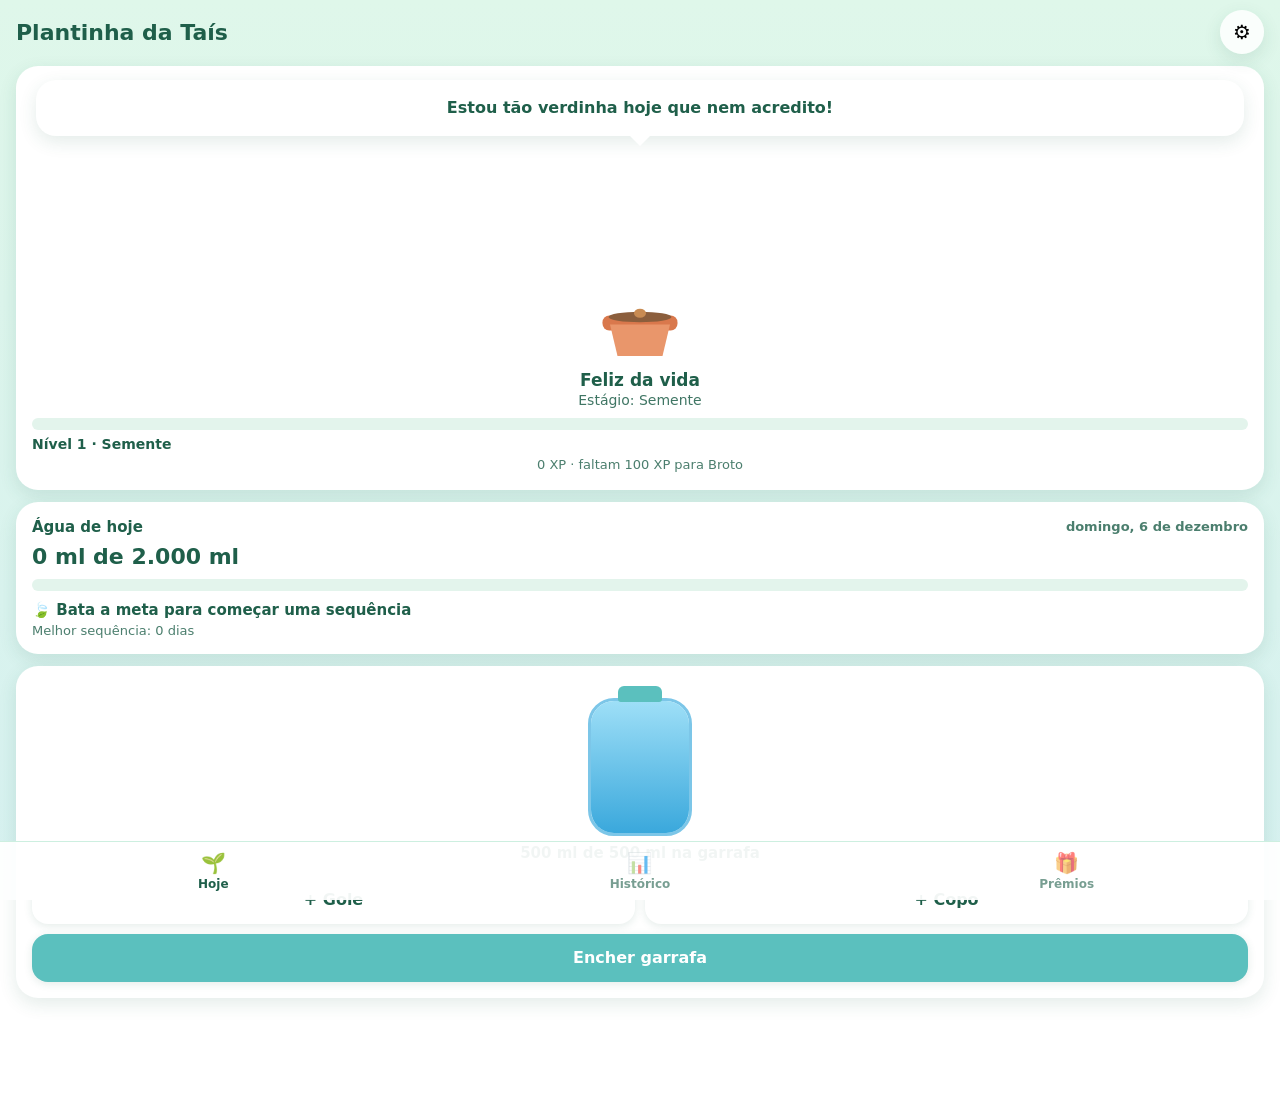
==== plantinha-da-tais/index.html @ 3f39144a "Adiciona PWA Plantinha da Taís (lembrete de beber água) Site estático em plantinha-da-tais/ para ins" ====
<!DOCTYPE html>
<html lang="pt-BR">
<head>
<meta charset="utf-8">
<meta name="viewport" content="width=device-width, initial-scale=1, viewport-fit=cover">
<meta name="apple-mobile-web-app-capable" content="yes">
<meta name="apple-mobile-web-app-status-bar-style" content="default">
<meta name="apple-mobile-web-app-title" content="Plantinha">
<meta name="theme-color" content="#5BC0BE">
<meta name="color-scheme" content="light">
<link rel="apple-touch-icon" href="apple-touch-icon.png">
<link rel="manifest" href="manifest.json">
<title>Plantinha da Taís</title>
<style>
  :root {
    --verde-claro: #DFF7EA;
    --verde: #4CB987;
    --verde-escuro: #1F5F4A;
    --agua: #5BC0BE;
    --agua-claro: #D6F1F0;
    --laranja: #F28C6B;
    --sombra: 0 6px 18px rgba(31, 95, 74, 0.12);
    --raio: 22px;
  }

  [hidden] { display: none !important; }

  * { box-sizing: border-box; }

  html {
    -webkit-text-size-adjust: 100%;
    touch-action: manipulation;
    color-scheme: light;
  }

  body {
    margin: 0;
    min-height: 100vh;
    min-height: 100dvh;
    overflow-x: hidden;
    font-family: -apple-system, system-ui, BlinkMacSystemFont, "Segoe UI", sans-serif;
    color: var(--verde-escuro);
    background: linear-gradient(180deg, #DFF7EA 0%, #D6F1F0 100%);
    background-attachment: fixed;
    -webkit-user-select: none;
    user-select: none;
    -webkit-tap-highlight-color: transparent;
  }

  input { -webkit-user-select: text; user-select: text; }

  button {
    font: inherit;
    min-height: 44px;
    touch-action: manipulation;
    cursor: pointer;
    -webkit-user-select: none;
    user-select: none;
  }

  button:disabled { opacity: 0.5; cursor: default; }

  h1, h2, p { margin: 0; }

  /* ---------- Cabeçalho ---------- */
  .topo {
    display: flex;
    align-items: center;
    justify-content: space-between;
    padding: calc(env(safe-area-inset-top) + 10px) 16px 6px;
    position: sticky;
    top: 0;
    z-index: 5;
  }
  .topo h1 { font-size: 22px; font-weight: 800; }

  .btn-icone {
    width: 44px;
    height: 44px;
    border: 0;
    border-radius: 50%;
    background: rgba(255, 255, 255, 0.85);
    box-shadow: var(--sombra);
    font-size: 20px;
    padding: 0;
  }

  /* ---------- Área principal ---------- */
  main {
    padding: 6px 16px calc(96px + env(safe-area-inset-bottom));
  }

  .tela { animation: entrar 0.35s ease; }

  .cartao {
    background: #fff;
    border-radius: var(--raio);
    padding: 16px;
    box-shadow: var(--sombra);
    margin-bottom: 12px;
  }

  .titulo-cartao {
    font-size: 15px;
    font-weight: 700;
    margin-bottom: 8px;
    display: flex;
    justify-content: space-between;
    gap: 8px;
  }

  .pequeno { font-size: 13px; opacity: 0.8; line-height: 1.35; }

  /* ---------- Plantinha ---------- */
  .cartao-planta { text-align: center; padding-top: 14px; }

  .balao {
    position: relative;
    background: #fff;
    border-radius: 20px;
    padding: 12px 14px;
    margin: 0 4px 14px;
    font-size: 16px;
    font-weight: 600;
    line-height: 1.35;
    box-shadow: var(--sombra);
    min-height: 56px;
    display: flex;
    align-items: center;
    justify-content: center;
  }
  .balao::after {
    content: "";
    position: absolute;
    bottom: -10px;
    left: 50%;
    transform: translateX(-50%);
    border: 10px solid transparent;
    border-top-color: #fff;
    border-bottom: 0;
  }

  .planta-area {
    min-height: 212px;
    display: flex;
    align-items: flex-end;
    justify-content: center;
    cursor: pointer;
  }

  .planta-murcha { transition: transform 0.6s ease, filter 0.6s ease; transform-origin: 50% 100%; }
  .planta-murcha.sede { transform: rotate(-2deg); }
  .planta-murcha.murcha { transform: rotate(-6deg) translateY(4px); filter: saturate(0.6); }

  .planta-pulo { display: flex; justify-content: center; }
  .planta-pulo.pulo { animation: pulo 0.9s ease; }

  #planta-svg svg {
    display: block;
    height: auto;
    max-width: 100%;
    transform-origin: 50% 100%;
    animation: balanco 5s ease-in-out infinite;
    transition: width 0.8s ease;
    overflow: visible;
  }

  .estado-planta {
    margin-top: 8px;
    font-size: 17px;
    font-weight: 800;
  }
  .estagio-texto { margin-top: 2px; font-size: 14px; opacity: 0.85; }

  .barra {
    height: 12px;
    background: #E3F4EC;
    border-radius: 99px;
    overflow: hidden;
    margin: 10px 0 6px;
  }
  .barra > div {
    height: 100%;
    width: 0;
    background: linear-gradient(90deg, var(--agua), var(--verde));
    border-radius: 99px;
    transition: width 0.6s ease;
  }

  .linha-nivel {
    display: flex;
    justify-content: space-between;
    gap: 8px;
    font-size: 14px;
    font-weight: 700;
  }

  /* ---------- Hoje / meta / sequência ---------- */
  .meta-texto { font-size: 22px; font-weight: 800; margin-bottom: 8px; }
  .streak { margin-top: 10px; font-weight: 700; font-size: 15px; }
  .melhor { margin-top: 4px; font-size: 13px; opacity: 0.8; }

  /* ---------- Garrafa ---------- */
  .cartao-garrafa { text-align: center; }

  .garrafa {
    position: relative;
    width: 104px;
    height: 150px;
    margin: 4px auto 8px;
  }
  .garrafa .tampa {
    position: absolute;
    top: 0;
    left: 50%;
    transform: translateX(-50%);
    width: 44px;
    height: 16px;
    background: var(--agua);
    border-radius: 6px 6px 3px 3px;
    z-index: 2;
  }
  .garrafa .corpo {
    position: absolute;
    top: 12px;
    left: 0;
    right: 0;
    bottom: 0;
    border: 3px solid #7CC6E8;
    border-radius: 26px;
    overflow: hidden;
    background: #F4FCFF;
  }
  .agua {
    position: absolute;
    left: 0;
    right: 0;
    bottom: 0;
    height: 0;
    background: linear-gradient(180deg, #9EDFF7, #3AA8DC);
    transition: height 0.6s ease;
  }
  .texto-garrafa { font-weight: 700; font-size: 15px; margin-bottom: 12px; min-height: 20px; }

  .botoes {
    display: grid;
    grid-template-columns: 1fr 1fr;
    gap: 10px;
  }
  .botoes .largo { grid-column: 1 / -1; }

  .btn {
    border: 0;
    border-radius: 16px;
    padding: 0 12px;
    min-height: 48px;
    font-weight: 700;
    font-size: 16px;
    background: #fff;
    color: var(--verde-escuro);
    box-shadow: 0 2px 8px rgba(31, 95, 74, 0.12);
    transition: transform 0.1s ease;
  }
  .btn:active:not(:disabled) { transform: scale(0.97); }
  .btn.primario { background: var(--agua); color: #fff; }
  .btn.perigo { background: #FCE3DA; color: #9A3B1E; width: 100%; margin-top: 8px; }

  /* ---------- Abas ---------- */
  .abas {
    position: fixed;
    left: 0;
    right: 0;
    bottom: 0;
    display: grid;
    grid-template-columns: repeat(3, 1fr);
    background: rgba(255, 255, 255, 0.94);
    border-top: 1px solid #CDEFE0;
    padding-bottom: env(safe-area-inset-bottom);
    z-index: 5;
  }
  .aba {
    border: 0;
    background: transparent;
    min-height: 58px;
    display: flex;
    flex-direction: column;
    align-items: center;
    justify-content: center;
    gap: 2px;
    font-size: 12px;
    font-weight: 600;
    color: var(--verde-escuro);
    opacity: 0.6;
  }
  .aba .icone { font-size: 20px; }
  .aba.ativa { opacity: 1; font-weight: 800; }

  /* ---------- Histórico ---------- */
  .area-graf {
    position: relative;
    height: 180px;
    display: flex;
    align-items: flex-end;
    gap: 8px;
    border-bottom: 2px solid #CDEFE0;
    margin-top: 8px;
  }
  .coluna { flex: 1; height: 100%; display: flex; align-items: flex-end; }
  .barra-dia {
    width: 100%;
    min-height: 2px;
    border-radius: 10px 10px 4px 4px;
    background: linear-gradient(180deg, #7FD8D6, #8FD3B0);
    transition: height 0.6s ease;
  }
  .barra-dia.batida { background: linear-gradient(180deg, #5BC0BE, var(--verde)); }
  .linha-meta {
    position: absolute;
    left: 0;
    right: 0;
    border-top: 2px dashed var(--laranja);
    pointer-events: none;
  }
  .linha-meta span {
    position: absolute;
    right: 0;
    top: -20px;
    font-size: 11px;
    font-weight: 700;
    color: #B65A3A;
    background: #fff;
    padding: 0 4px;
  }
  .rotulos { display: flex; gap: 8px; margin-top: 6px; }
  .rotulos div { flex: 1; text-align: center; font-size: 12px; font-weight: 600; text-transform: capitalize; }
  .lista-hist { list-style: none; padding: 0; margin: 12px 0 0; }
  .lista-hist li {
    display: flex;
    justify-content: space-between;
    padding: 9px 2px;
    border-bottom: 1px solid #EEF8F3;
    font-size: 15px;
  }

  /* ---------- Prêmios ---------- */
  .lista-premios { list-style: none; padding: 0; margin: 0; }
  .premio {
    display: flex;
    align-items: center;
    justify-content: space-between;
    gap: 12px;
    background: #fff;
    border-radius: 18px;
    padding: 14px;
    margin-bottom: 10px;
    box-shadow: var(--sombra);
  }
  .premio.bloq { background: #F2F7F5; box-shadow: none; }
  .premio-corpo { min-width: 0; }
  .premio-cond { font-size: 13px; opacity: 0.8; margin-bottom: 4px; }
  .premio-texto { font-size: 16px; font-weight: 700; overflow-wrap: anywhere; }
  .premio.bloq .premio-texto { color: #6B7A74; }
  .selo {
    flex-shrink: 0;
    font-size: 12px;
    font-weight: 800;
    padding: 5px 10px;
    border-radius: 99px;
  }
  .selo.ok { background: #CFF5E1; color: #1F5F4A; }
  .selo.bloq-selo { background: #E5E7EB; color: #4B5563; }

  /* ---------- Configurações ---------- */
  .fundo {
    position: fixed;
    inset: 0;
    background: rgba(20, 40, 35, 0.35);
    display: flex;
    align-items: flex-end;
    justify-content: center;
    z-index: 20;
  }
  .folha {
    background: #fff;
    width: 100%;
    max-width: 520px;
    border-radius: 24px 24px 0 0;
    padding: 18px 18px calc(18px + env(safe-area-inset-bottom));
    max-height: 90vh;
    max-height: 90dvh;
    overflow-y: auto;
    -webkit-overflow-scrolling: touch;
  }
  .linha-topo {
    display: flex;
    align-items: center;
    justify-content: space-between;
    margin-bottom: 12px;
  }
  .linha-topo h2 { font-size: 20px; font-weight: 800; }
  .campo {
    display: flex;
    flex-direction: column;
    gap: 6px;
    margin-bottom: 12px;
    font-weight: 700;
    font-size: 15px;
  }
  .campo input {
    font-size: 16px; /* evita zoom automático no iOS */
    min-height: 44px;
    border-radius: 14px;
    border: 2px solid #CDEFE0;
    padding: 0 12px;
    font-family: inherit;
    color: var(--verde-escuro);
    background: #fff;
    width: 100%;
  }
  .campo input:focus { outline: none; border-color: var(--agua); }
  .folha .btn.primario { width: 100%; margin-top: 4px; }
  .avancado {
    margin-top: 22px;
    border-top: 1px dashed #CDEFE0;
    padding-top: 10px;
  }
  .avancado summary {
    font-size: 13px;
    opacity: 0.6;
    min-height: 44px;
    display: flex;
    align-items: center;
    cursor: pointer;
  }

  /* ---------- Aviso ---------- */
  .aviso {
    position: fixed;
    left: 16px;
    right: 16px;
    top: calc(env(safe-area-inset-top) + 8px);
    background: var(--verde-escuro);
    color: #fff;
    padding: 12px 14px;
    border-radius: 16px;
    text-align: center;
    font-weight: 700;
    font-size: 15px;
    box-shadow: var(--sombra);
    opacity: 0;
    transform: translateY(-12px);
    transition: opacity 0.3s ease, transform 0.3s ease;
    pointer-events: none;
    z-index: 30;
  }
  .aviso.mostrar { opacity: 1; transform: none; }

  /* ---------- Animações ---------- */
  @keyframes balanco {
    0%, 100% { transform: rotate(-1.5deg); }
    50% { transform: rotate(1.5deg); }
  }
  @keyframes pulo {
    0% { transform: scale(1); }
    35% { transform: scale(1.12); }
    70% { transform: scale(0.98); }
    100% { transform: scale(1); }
  }
  @keyframes entrar {
    from { opacity: 0; transform: translateY(6px); }
    to { opacity: 1; transform: none; }
  }

  @media (prefers-reduced-motion: reduce) {
    *, *::before, *::after {
      animation: none !important;
      transition: none !important;
      scroll-behavior: auto !important;
    }
  }
</style>
</head>
<body>
<div id="app">

  <header class="topo">
    <h1>Plantinha da Taís</h1>
    <button id="btn-config" class="btn-icone" aria-label="Abrir configurações">⚙️</button>
  </header>

  <main>
    <!-- ===== Aba: Hoje ===== -->
    <section id="tela-hoje" class="tela">

      <div class="cartao cartao-planta">
        <div id="fala" class="balao" aria-live="polite">Oi! Eu sou sua plantinha.</div>

        <div id="planta" class="planta-area" role="button" tabindex="0"
             aria-label="Tocar na plantinha para ouvir uma frase">
          <div id="planta-murcha" class="planta-murcha">
            <div id="planta-pulo" class="planta-pulo">
              <div id="planta-svg"></div>
            </div>
          </div>
        </div>

        <p id="estado-planta" class="estado-planta"></p>
        <p id="estagio-texto" class="estagio-texto"></p>

        <div class="barra" aria-hidden="true"><div id="xp-fill"></div></div>
        <div class="linha-nivel">
          <span id="nivel-texto"></span>
        </div>
        <p id="xp-texto" class="pequeno" style="margin-top:4px"></p>
      </div>

      <div class="cartao">
        <div class="titulo-cartao"><span>Água de hoje</span><span id="hoje-texto" class="pequeno"></span></div>
        <p id="meta-texto" class="meta-texto"></p>
        <div class="barra" aria-hidden="true"><div id="meta-fill"></div></div>
        <p id="streak" class="streak"></p>
        <p id="melhor-seq" class="melhor"></p>
      </div>

      <div class="cartao cartao-garrafa">
        <div class="garrafa" aria-hidden="true">
          <div class="tampa"></div>
          <div class="corpo"><div id="agua" class="agua"></div></div>
        </div>
        <p id="garrafa-texto" class="texto-garrafa" aria-live="polite"></p>

        <div class="botoes">
          <button id="btn-gole" class="btn" aria-label="Beber um gole, 50 mililitros">+ Gole</button>
          <button id="btn-copo" class="btn" aria-label="Beber um copo, 250 mililitros">+ Copo</button>
          <button id="btn-encher" class="btn primario largo" aria-label="Encher a garrafa virtual">Encher garrafa</button>
        </div>
      </div>
    </section>

    <!-- ===== Aba: Histórico ===== -->
    <section id="tela-historico" class="tela" hidden>
      <div class="cartao">
        <div class="titulo-cartao"><span>Últimos 7 dias</span><span class="pequeno">linha = meta</span></div>
        <div class="area-graf" id="area-graf">
          <div class="linha-meta" id="linha-meta"><span>meta</span></div>
        </div>
        <div class="rotulos" id="rotulos"></div>
        <ul class="lista-hist" id="lista-hist"></ul>
      </div>
    </section>

    <!-- ===== Aba: Prêmios ===== -->
    <section id="tela-premios" class="tela" hidden>
      <div class="cartao">
        <div class="titulo-cartao"><span>Seus prêmios</span></div>
        <p class="pequeno" style="margin-bottom:12px">Bata a meta e suba de nível para desbloquear.</p>
        <ul class="lista-premios" id="lista-premios"></ul>
      </div>
    </section>
  </main>

  <nav class="abas" role="tablist" aria-label="Navegação">
    <button class="aba ativa" data-aba="hoje" role="tab" aria-selected="true">
      <span class="icone" aria-hidden="true">🌱</span>Hoje
    </button>
    <button class="aba" data-aba="historico" role="tab" aria-selected="false">
      <span class="icone" aria-hidden="true">📊</span>Histórico
    </button>
    <button class="aba" data-aba="premios" role="tab" aria-selected="false">
      <span class="icone" aria-hidden="true">🎁</span>Prêmios
    </button>
  </nav>

  <div id="aviso" class="aviso" role="status" aria-live="polite"></div>

  <!-- ===== Configurações ===== -->
  <section id="config" class="fundo" hidden>
    <div class="folha" role="dialog" aria-modal="true" aria-labelledby="titulo-config">
      <div class="linha-topo">
        <h2 id="titulo-config">Configurações</h2>
        <button id="btn-fechar-config" class="btn-icone" aria-label="Fechar configurações">✕</button>
      </div>

      <label class="campo">Meta diária (ml)
        <input id="campo-meta" type="number" inputmode="numeric" min="500" max="6000" step="50">
      </label>

      <label class="campo">Tamanho da garrafa (ml)
        <input id="campo-garrafa" type="number" inputmode="numeric" min="100" max="3000" step="50">
      </label>
      <p class="pequeno">Mudar o tamanho da garrafa enche ela de novo.</p>

      <button id="btn-salvar-config" class="btn primario">Salvar</button>

      <details id="detalhes-avancado" class="avancado">
        <summary>Avançado</summary>
        <p class="pequeno">Apaga todo o progresso salvo neste aparelho.</p>
        <button id="btn-zerar" class="btn perigo">Zerar dados</button>
      </details>
    </div>
  </section>
</div>

<script>
(() => {
  'use strict';

  /* =====================================================================
     CONFIGURAÇÕES EDITÁVEIS
     ===================================================================== */

  // Prêmios: troque os textos entre colchetes pelo que você quiser.
  // "nivel" = desbloqueia ao atingir o nível (1 = Semente ... 8 = Lenda do Jardim).
  // "dias"  = desbloqueia ao completar X dias seguidos batendo a meta.
  const RECOMPENSAS = [
    { nivel: 3, texto: "[Vale um jantar com o Marcos]" },
    { nivel: 5, texto: "[Vale uma massagem]" },
    { dias: 3, texto: "[Uma mensagem de amor]" },
    { dias: 7, texto: "[Vale escolher o filme da noite]" }
  ];

  // Frases da plantinha, por estado.
  const FRASES = {
    feliz: [
      "Que dia lindo! Mais um golinho e eu fico radiante.",
      "Estou tão verdinha hoje que nem acredito!",
      "Água fresquinha é a melhor coisa do mundo. Mais água, então!",
      "Tô crescendo que nem mato na primavera. Continua assim!",
      "Você é a melhor jardineira do mundo, sabia?",
      "Sinto suas gotinhas e fico feliz da vida."
    ],
    com_sede: [
      "Alerta! Sua plantinha está virando cacto. Bebe água AGORA!",
      "Eu tô aqui, de boca aberta, esperando um golinho...",
      "Eu sou planta, não deserto. Água, por favor!",
      "Minhas folhinhas estão com cara de quem esqueceu o copo na mesa.",
      "Já faz um tempinho desde seu último golinho. Eu conto as horas, sabia?",
      "Se você não beber água, eu começo a fazer drama. E já estou começando."
    ],
    murchando: [
      "Socorro! Estou murchando mais rápido que alface fora da geladeira!",
      "Vou desmaiar no vaso... dramaticamente... Água, agora!",
      "Minhas folhas estão caindo como drama de novela. Bebe água, por favor!",
      "Se eu virar feno, você me deve um copo de água. Combinado?",
      "Estou sem forças... só um golinho me salva. Só um!",
      "Estou murchinha, tipo flor de festa no dia seguinte."
    ],
    florindo: [
      "Olha eu florindo! Você é a jardineira mais incrível de todas!",
      "Estou tão bonita que até as abelhas vieram me visitar.",
      "Florzinha de respeito! Vou fingir que foi tudo mérito meu.",
      "Pétala, pétala, pétala! Aplausos, por favor!",
      "Jardim florido, vida boa e você cuidando de mim. Que combinação!",
      "Olha esse vaso cheio de cor! Obrigada por cuidar de mim."
    ],
    garrafa_vazia: [
      "Garrafa vazia detectada. Enche essa garrafa antes que eu morra de sede!",
      "Sua garrafa está mais seca que piada sem graça. Enche ela, vai!",
      "Eu não sou mágica, não consigo encher essa garrafa sozinha. Vai lá!",
      "Garrafa vazia? Isso é um pedido de socorro, e eu estou fazendo o pedido.",
      "Corre até a torneira! Eu espero, mas só um pouquinho.",
      "Tem uma garrafa vazia aqui e ela está me julgando."
    ],
    meta_batida: [
      "META BATIDA! Você é a maior jardineira que já existiu!",
      "Hoje a gente bebeu água pra caramba. Estou orgulhosa de nós duas!",
      "Dia de meta batida! Vou comemorar fazendo uma folhinha nova.",
      "Você conseguiu! Agora pode se sentir uma lenda do jardim (eu aprovo).",
      "Meta do dia cumprida. Você é fofa demais e eu mereço um aplauso também.",
      "Bateu a meta! Vou dormir com cara de satisfação."
    ]
  };

  /* =====================================================================
     CONSTANTES DO JOGO
     ===================================================================== */
  const CHAVE = 'plantinha-tais-v1';
  const META_PADRAO = 2000;
  const GARRAFA_PADRAO = 500;
  const GOLE = 50;
  const COPO = 250;
  const XP_BONUS_META = 50;

  const NIVEIS = [
    { nome: 'Semente', xp: 0 },
    { nome: 'Broto', xp: 100 },
    { nome: 'Muda', xp: 250 },
    { nome: 'Roseira', xp: 450 },
    { nome: 'Girassol', xp: 700 },
    { nome: 'Jardineira', xp: 1000 },
    { nome: 'Mestre do Jardim', xp: 1400 },
    { nome: 'Lenda do Jardim', xp: 1900 }
  ];

  const ESTAGIOS = [
    { nome: 'Semente', xp: 0 },
    { nome: 'Broto', xp: 100 },
    { nome: 'Plantinha', xp: 300 },
    { nome: 'Muda Forte', xp: 600 },
    { nome: 'Flor', xp: 1000 },
    { nome: 'Jardim Florido', xp: 1600 }
  ];

  const ROTULO_ESTADO = {
    feliz: 'Feliz da vida',
    com_sede: 'Com sede...',
    murchando: 'Murchando!',
    florindo: 'Florindo!',
    garrafa_vazia: 'Garrafa vazia',
    meta_batida: 'Meta batida!'
  };

  /* =====================================================================
     SPRITES DA PLANTA (SVG)
     ===================================================================== */
  const COR = {
    haste: '#3FA46A', folha: '#5CC48A', folha2: '#7BD9A0',
    vaso: '#E9966B', borda: '#D9784C', terra: '#8B5E3C',
    petala: '#F7A8C4', miolo: '#FFD166', semente: '#C98B52'
  };

  function folha(x, y, ang, s = 1, cor = COR.folha) {
    return `<path d="M0 0Q18 -22 40 0Q18 22 0 0Z" fill="${cor}" transform="translate(${x} ${y}) rotate(${ang}) scale(${s})"/>`;
  }

  function flor(x, y, r = 9) {
    let p = '';
    for (let a = 0; a < 360; a += 60) {
      const rad = a * Math.PI / 180;
      p += `<circle cx="${(x + Math.cos(rad) * r * 1.3).toFixed(1)}" cy="${(y + Math.sin(rad) * r * 1.3).toFixed(1)}" r="${r}" fill="${COR.petala}"/>`;
    }
    return p + `<circle cx="${x}" cy="${y}" r="${(r * 0.9).toFixed(1)}" fill="${COR.miolo}"/>`;
  }

  function haste(x1, y1, x2, y2, curva = 4) {
    const cx = (x1 + x2) / 2 + curva;
    const cy = (y1 + y2) / 2;
    return `<path d="M${x1} ${y1}Q${cx} ${cy} ${x2} ${y2}" fill="none" stroke="${COR.haste}" stroke-width="5" stroke-linecap="round"/>`;
  }

  function sprite(partes, extra = '') {
    const vaso = `<rect x="50" y="158" width="100" height="20" rx="9" fill="${COR.borda}"/>`
      + `<path d="M60 170H140L130 212H70Z" fill="${COR.vaso}"/>`;
    const terra = `<ellipse cx="100" cy="160" rx="42" ry="7" fill="${COR.terra}"/>`;
    return `<svg viewBox="0 0 200 220" width="100%" aria-hidden="true">${partes}${vaso}${terra}${extra}</svg>`;
  }

  const SPRITES = [
    // 0 — Semente
    sprite('', `<ellipse cx="100" cy="155" rx="8" ry="6" fill="${COR.semente}"/>`),
    // 1 — Broto
    sprite(
      haste(100, 160, 100, 128) +
      folha(100, 128, -35, 0.9) + folha(100, 128, 215, 0.9)
    ),
    // 2 — Plantinha
    sprite(
      haste(100, 160, 100, 104) +
      folha(100, 138, 8, 0.95) + folha(100, 138, 172, 0.95) +
      folha(100, 116, -30, 0.95) + folha(100, 116, 210, 0.95)
    ),
    // 3 — Muda Forte
    sprite(
      haste(100, 160, 100, 76, 5) +
      folha(100, 140, 8, 1.1) + folha(100, 140, 172, 1.1) +
      folha(100, 114, -30, 1.15, COR.folha2) + folha(100, 114, 210, 1.15, COR.folha2) +
      folha(100, 90, -60, 1) + folha(100, 90, 240, 1)
    ),
    // 4 — Flor
    sprite(
      haste(100, 160, 100, 70, 4) +
      folha(100, 140, 8, 1.1) + folha(100, 140, 172, 1.1) +
      folha(100, 112, -30, 1.1, COR.folha2) + folha(100, 112, 210, 1.1, COR.folha2) +
      flor(100, 58, 11)
    ),
    // 5 — Jardim Florido
    sprite(
      haste(100, 160, 100, 70, 4) +
      haste(100, 160, 64, 104, -10) + haste(100, 160, 136, 100, 10) +
      folha(100, 140, 8, 1) + folha(100, 140, 172, 1) +
      folha(100, 118, -30, 1, COR.folha2) + folha(100, 118, 210, 1, COR.folha2) +
      folha(64, 104, -150, 0.8) + folha(136, 100, -20, 0.8) +
      flor(100, 56, 11) + flor(64, 100, 8) + flor(136, 96, 9)
    )
  ];

  /* =====================================================================
     ESTADO E ARMAZENAMENTO
     ===================================================================== */
  let armazenamentoOk = true;
  let estado = padrao();
  let statusAtual = null;
  let lastStage = -1;
  let zerarArmado = false;
  let timerAviso = null;

  function padrao() {
    return {
      metaMl: META_PADRAO,
      garrafaMl: GARRAFA_PADRAO,
      garrafaAtual: GARRAFA_PADRAO,
      totalMl: 0,          // água total registrada na vida (base do XP)
      dias: {},            // 'AAAA-MM-DD' -> ml bebidos no dia
      bonusDias: [],       // dias em que a meta foi batida (bônus de XP)
      melhorSeq: 0,        // maior sequência de dias batendo a meta
      ultimoRegistro: null,// timestamp do último registro (ou da primeira abertura)
      premiosVistos: []    // prêmios já anunciados
    };
  }

  function carregar() {
    let bruto = null;
    try {
      bruto = window.localStorage.getItem(CHAVE);
    } catch (e) {
      armazenamentoOk = false;
      return;
    }
    if (!bruto) return;
    try {
      const dados = JSON.parse(bruto);
      if (dados && typeof dados === 'object') {
        estado = Object.assign(padrao(), dados);
      }
    } catch (e) {
      // dados corrompidos: começa do zero sem quebrar o app
    }
  }

  function salvar() {
    if (!armazenamentoOk) return;
    try {
      window.localStorage.setItem(CHAVE, JSON.stringify(estado));
    } catch (e) {
      armazenamentoOk = false;
      mostrarAviso('Não consegui salvar o progresso neste navegador.');
    }
  }

  /* =====================================================================
     UTILITÁRIOS
     ===================================================================== */
  const $ = (id) => document.getElementById(id);

  function chaveData(d = new Date()) {
    return `${d.getFullYear()}-${String(d.getMonth() + 1).padStart(2, '0')}-${String(d.getDate()).padStart(2, '0')}`;
  }

  function diaAnterior(chave) {
    const [a, m, d] = chave.split('-').map(Number);
    return chaveData(new Date(a, m - 1, d - 1));
  }

  function mlDoDia(chave) {
    return estado.dias[chave] || 0;
  }

  function fmtMl(ml) {
    return `${Math.round(ml).toLocaleString('pt-BR')} ml`;
  }

  function escapar(texto) {
    return String(texto)
      .replace(/&/g, '&amp;').replace(/</g, '&lt;')
      .replace(/>/g, '&gt;').replace(/"/g, '&quot;');
  }

  function mostrarAviso(msg) {
    const el = $('aviso');
    el.textContent = msg;
    el.classList.add('mostrar');
    clearTimeout(timerAviso);
    timerAviso = setTimeout(() => el.classList.remove('mostrar'), 3200);
  }

  function sortear(chave) {
    const lista = FRASES[chave];
    return lista[Math.floor(Math.random() * lista.length)];
  }

  function falar(chave) {
    $('fala').textContent = sortear(chave);
  }

  /* =====================================================================
     REGRAS DO JOGO
     ===================================================================== */
  function xpTotal() {
    return Math.floor(estado.totalMl / 10) + estado.bonusDias.length * XP_BONUS_META;
  }

  function indiceAte(lista, xp) {
    let i = 0;
    lista.forEach((item, k) => { if (xp >= item.xp) i = k; });
    return i;
  }

  function progressoNivel(xp, i) {
    if (i >= NIVEIS.length - 1) return { frac: 1, falta: 0, proximo: null };
    const ini = NIVEIS[i].xp;
    const fim = NIVEIS[i + 1].xp;
    return { frac: (xp - ini) / (fim - ini), falta: fim - xp, proximo: NIVEIS[i + 1].nome };
  }

  function progressoEstagio(xp, i) {
    if (i >= ESTAGIOS.length - 1) return 1;
    const ini = ESTAGIOS[i].xp;
    const fim = ESTAGIOS[i + 1].xp;
    return Math.min(1, Math.max(0, (xp - ini) / (fim - ini)));
  }

  function sequenciaAtual() {
    let k = chaveData();
    if (mlDoDia(k) < estado.metaMl) k = diaAnterior(k); // hoje ainda não bateu: a sequência vale até ontem
    let seq = 0;
    while (mlDoDia(k) >= estado.metaMl && seq < 3650) {
      seq++;
      k = diaAnterior(k);
    }
    return seq;
  }

  function atualizarRecordes() {
    const s = sequenciaAtual();
    if (s > estado.melhorSeq) {
      estado.melhorSeq = s;
      salvar();
    }
  }

  function statusPlanta(agora = Date.now()) {
    const horas = estado.ultimoRegistro ? (agora - estado.ultimoRegistro) / 3600000 : 0;
    const estagio = indiceAte(ESTAGIOS, xpTotal());
    if (horas >= 4) return 'murchando';
    if (horas >= 2) return 'com_sede';
    if (estado.garrafaAtual <= 0) return 'garrafa_vazia';
    if (mlDoDia(chaveData()) >= estado.metaMl) return 'meta_batida';
    if (estagio >= 4) return 'florindo';
    return 'feliz';
  }

  function chaveRecompensa(p) {
    return p.nivel !== undefined ? `nivel-${p.nivel}` : `dias-${p.dias}`;
  }

  function desbloqueada(p, nivelNum) {
    if (p.nivel !== undefined) return nivelNum >= p.nivel;
    if (p.dias !== undefined) return estado.melhorSeq >= p.dias;
    return false;
  }

  function condicao(p) {
    if (p.nivel !== undefined) {
      const nome = NIVEIS[p.nivel - 1] ? NIVEIS[p.nivel - 1].nome : '?';
      return `Chegue ao nível ${p.nivel} (${nome})`;
    }
    return `Bata a meta ${p.dias} ${p.dias === 1 ? 'dia' : 'dias'} seguidos`;
  }

  // Retorna um texto de aviso se algum prêmio novo foi desbloqueado.
  function verificarPremios() {
    const nivelNum = indiceAte(NIVEIS, xpTotal()) + 1;
    let novo = false;
    RECOMPENSAS.forEach((p) => {
      const k = chaveRecompensa(p);
      if (desbloqueada(p, nivelNum) && !estado.premiosVistos.includes(k)) {
        estado.premiosVistos.push(k);
        novo = true;
      }
    });
    if (!novo) return null;
    salvar();
    return '🎁 Você desbloqueou um prêmio! Veja na aba Prêmios.';
  }

  /* =====================================================================
     RENDERIZAÇÃO
     ===================================================================== */
  function renderPlanta(iEst, frac, st) {
    const box = $('planta-svg');
    if (lastStage !== iEst) {
      box.innerHTML = SPRITES[iEst];
      lastStage = iEst;
    }
    const svg = box.querySelector('svg');
    if (svg) svg.style.width = (150 + iEst * 10 + frac * 8).toFixed(1) + 'px';

    const corpo = $('planta-murcha');
    corpo.classList.toggle('murcha', st === 'murchando');
    corpo.classList.toggle('sede', st === 'com_sede');
  }

  function render() {
    const agora = new Date();
    const hoje = chaveData(agora);
    const ml = mlDoDia(hoje);
    const meta = estado.metaMl;
    const xp = xpTotal();
    const iNivel = indiceAte(NIVEIS, xp);
    const iEst = indiceAte(ESTAGIOS, xp);
    const prog = progressoNivel(xp, iNivel);
    const progE = progressoEstagio(xp, iEst);
    const seq = sequenciaAtual();
    const st = statusPlanta();

    $('hoje-texto').textContent = agora.toLocaleDateString('pt-BR', { weekday: 'long', day: 'numeric', month: 'long' });
    $('meta-fill').style.width = Math.min(100, (ml / meta) * 100).toFixed(1) + '%';
    $('meta-texto').textContent = ml >= meta
      ? `Meta batida! ${fmtMl(ml)} 🎉`
      : `${fmtMl(ml)} de ${fmtMl(meta)}`;
    $('streak').textContent = seq > 0
      ? `🔥 ${seq} ${seq === 1 ? 'dia seguido' : 'dias seguidos'} batendo a meta`
      : '🍃 Bata a meta para começar uma sequência';
    $('melhor-seq').textContent = `Melhor sequência: ${estado.melhorSeq} ${estado.melhorSeq === 1 ? 'dia' : 'dias'}`;

    $('nivel-texto').textContent = `Nível ${iNivel + 1} · ${NIVEIS[iNivel].nome}`;
    $('xp-fill').style.width = (prog.frac * 100).toFixed(1) + '%';
    $('xp-texto').textContent = prog.proximo
      ? `${xp} XP · faltam ${prog.falta} XP para ${prog.proximo}`
      : `${xp} XP · nível máximo, você é uma lenda!`;
    $('estagio-texto').textContent = `Estágio: ${ESTAGIOS[iEst].nome}`;

    $('agua').style.height = ((estado.garrafaAtual / estado.garrafaMl) * 100).toFixed(1) + '%';
    $('garrafa-texto').textContent = estado.garrafaAtual > 0
      ? `${fmtMl(estado.garrafaAtual)} de ${fmtMl(estado.garrafaMl)} na garrafa`
      : 'Garrafa vazia! Enche ela de verdade 💧';
    $('btn-gole').disabled = estado.garrafaAtual <= 0;
    $('btn-copo').disabled = estado.garrafaAtual <= 0;

    $('estado-planta').textContent = ROTULO_ESTADO[st];
    renderPlanta(iEst, progE, st);
  }

  // Atualiza tudo. Se forcarFala, sorteia nova frase mesmo sem mudança de estado.
  // Retorna aviso de prêmio, se houver.
  function atualizarTudo(forcarFala = false) {
    const st = statusPlanta();
    if (forcarFala || st !== statusAtual) {
      statusAtual = st;
      falar(st);
    }
    atualizarRecordes();
    render();
    return verificarPremios();
  }

  function pularPlanta() {
    const el = $('planta-pulo');
    el.classList.remove('pulo');
    void el.offsetWidth; // reinicia a animação
    el.classList.add('pulo');
    setTimeout(() => el.classList.remove('pulo'), 950);
  }

  /* =====================================================================
     AÇÕES
     ===================================================================== */
  function beber(qtd) {
    if (estado.garrafaAtual <= 0) {
      statusAtual = 'garrafa_vazia';
      falar('garrafa_vazia');
      mostrarAviso('A garrafa está vazia. Encha ela primeiro!');
      return;
    }

    const xpAntes = xpTotal();
    const nivelAntes = indiceAte(NIVEIS, xpAntes);
    const estagioAntes = indiceAte(ESTAGIOS, xpAntes);

    const hoje = chaveData();
    const antes = mlDoDia(hoje);
    const ml = Math.min(qtd, estado.garrafaAtual);

    estado.garrafaAtual -= ml;
    estado.dias[hoje] = antes + ml;
    estado.totalMl += ml;
    estado.ultimoRegistro = Date.now();

    let bonus = false;
    if (antes < estado.metaMl && estado.dias[hoje] >= estado.metaMl && !estado.bonusDias.includes(hoje)) {
      estado.bonusDias.push(hoje);
      bonus = true;
    }

    atualizarRecordes();
    salvar();

    const xpDepois = xpTotal();
    const subiuEstagio = indiceAte(ESTAGIOS, xpDepois) > estagioAntes;
    const subiuNivel = indiceAte(NIVEIS, xpDepois) > nivelAntes;

    const premio = atualizarTudo(true);
    pularPlanta();

    let msg = `+${ml} ml · +${Math.floor(ml / 10)} XP`;
    if (bonus) msg += ' · Meta batida: +50 XP!';
    if (subiuEstagio) msg = `🌱 Sua plantinha virou ${ESTAGIOS[indiceAte(ESTAGIOS, xpDepois)].nome}!`;
    else if (subiuNivel) msg = `⭐ Novo nível: ${NIVEIS[indiceAte(NIVEIS, xpDepois)].nome}!`;
    if (premio) msg = premio;
    mostrarAviso(msg);
  }

  function encher() {
    estado.garrafaAtual = estado.garrafaMl;
    salvar();
    statusAtual = 'feliz';
    falar('feliz');
    atualizarTudo();
    mostrarAviso('Garrafa cheia de novo! Vamos crescer 💧');
  }

  /* =====================================================================
     ABAS, HISTÓRICO E PRÊMIOS
     ===================================================================== */
  function mostrarAba(nome) {
    document.querySelectorAll('.tela').forEach((t) => {
      t.hidden = t.id !== 'tela-' + nome;
    });
    document.querySelectorAll('[data-aba]').forEach((b) => {
      const on = b.dataset.aba === nome;
      b.classList.toggle('ativa', on);
      b.setAttribute('aria-selected', String(on));
    });
    if (nome === 'historico') renderHistorico();
    if (nome === 'premios') renderPremios();
    window.scrollTo(0, 0);
  }

  function renderHistorico() {
    const agora = new Date();
    const dados = [];
    for (let i = 6; i >= 0; i--) {
      const d = new Date(agora.getFullYear(), agora.getMonth(), agora.getDate() - i);
      const k = chaveData(d);
      dados.push({
        k,
        ml: mlDoDia(k),
        rot: d.toLocaleDateString('pt-BR', { weekday: 'short' }).replace('.', ''),
        hoje: i === 0
      });
    }
    const max = Math.max(estado.metaMl, ...dados.map((d) => d.ml), 1);

    $('area-graf').querySelectorAll('.coluna').forEach((n) => n.remove());
    const area = $('area-graf');
    const linha = $('linha-meta');
    dados.forEach((d) => {
      const col = document.createElement('div');
      col.className = 'coluna';
      col.innerHTML = `<div class="barra-dia ${d.ml >= estado.metaMl ? 'batida' : ''}" style="height:${((d.ml / max) * 100).toFixed(1)}%"></div>`;
      area.insertBefore(col, linha);
    });
    linha.style.bottom = ((estado.metaMl / max) * 100).toFixed(1) + '%';

    $('rotulos').innerHTML = dados.map((d) => `<div>${d.hoje ? 'Hoje' : d.rot}</div>`).join('');
    $('lista-hist').innerHTML = dados.slice().reverse().map((d) =>
      `<li><span>${d.hoje ? 'Hoje' : d.rot}</span><strong>${fmtMl(d.ml)}${d.ml >= estado.metaMl ? ' ✅' : ''}</strong></li>`
    ).join('');
  }

  function renderPremios() {
    const nivelNum = indiceAte(NIVEIS, xpTotal()) + 1;
    $('lista-premios').innerHTML = RECOMPENSAS.map((p) => {
      const ok = desbloqueada(p, nivelNum);
      return `<li class="premio ${ok ? '' : 'bloq'}">
        <div class="premio-corpo">
          <div class="premio-cond">${escapar(condicao(p))}</div>
          <div class="premio-texto">${ok ? escapar(p.texto) : 'Segredo'}</div>
        </div>
        <span class="selo ${ok ? 'ok' : 'bloq-selo'}">${ok ? 'Desbloqueado' : 'bloqueado'}</span>
      </li>`;
    }).join('');
  }

  /* =====================================================================
     CONFIGURAÇÕES
     ===================================================================== */
  function abrirConfig() {
    $('campo-meta').value = estado.metaMl;
    $('campo-garrafa').value = estado.garrafaMl;
    $('detalhes-avancado').open = false;
    zerarArmado = false;
    $('btn-zerar').textContent = 'Zerar dados';
    $('config').hidden = false;
  }

  function fecharConfig() {
    $('config').hidden = true;
  }

  function salvarConfig() {
    const meta = parseInt($('campo-meta').value, 10);
    const garrafa = parseInt($('campo-garrafa').value, 10);
    if (!(meta >= 500 && meta <= 6000)) {
      mostrarAviso('A meta precisa ficar entre 500 e 6000 ml.');
      return;
    }
    if (!(garrafa >= 100 && garrafa <= 3000)) {
      mostrarAviso('A garrafa precisa ficar entre 100 e 3000 ml.');
      return;
    }
    estado.metaMl = meta;
    if (garrafa !== estado.garrafaMl) {
      estado.garrafaMl = garrafa;
      estado.garrafaAtual = garrafa;
    }
    salvar();
    fecharConfig();
    atualizarTudo();
    mostrarAviso('Configurações salvas!');
  }

  function zerarTudo() {
    // Sem confirm(): o primeiro toque arma, o segundo confirma (em até 4 segundos).
    if (!zerarArmado) {
      zerarArmado = true;
      $('btn-zerar').textContent = 'Toque de novo para confirmar';
      setTimeout(() => {
        if (zerarArmado) {
          zerarArmado = false;
          $('btn-zerar').textContent = 'Zerar dados';
        }
      }, 4000);
      return;
    }
    zerarArmado = false;
    estado = padrao();
    estado.ultimoRegistro = Date.now();
    salvar();
    statusAtual = null;
    lastStage = -1;
    $('btn-zerar').textContent = 'Zerar dados';
    fecharConfig();
    atualizarTudo();
    mostrarAviso('Tudo zerado. Começo novinho!');
  }

  /* =====================================================================
     INICIALIZAÇÃO
     ===================================================================== */
  function ligarEventos() {
    $('btn-gole').addEventListener('click', () => beber(GOLE));
    $('btn-copo').addEventListener('click', () => beber(COPO));
    $('btn-encher').addEventListener('click', encher);

    const planta = $('planta');
    planta.addEventListener('click', () => falar(statusAtual || 'feliz'));
    planta.addEventListener('keydown', (e) => {
      if (e.key === 'Enter' || e.key === ' ') {
        e.preventDefault();
        falar(statusAtual || 'feliz');
      }
    });

    document.querySelectorAll('[data-aba]').forEach((b) => {
      b.addEventListener('click', () => mostrarAba(b.dataset.aba));
    });

    $('btn-config').addEventListener('click', abrirConfig);
    $('btn-fechar-config').addEventListener('click', fecharConfig);
    $('btn-salvar-config').addEventListener('click', salvarConfig);
    $('btn-zerar').addEventListener('click', zerarTudo);
    $('config').addEventListener('click', (e) => {
      if (e.target === $('config')) fecharConfig();
    });
  }

  function iniciar() {
    carregar();
    if (!estado.ultimoRegistro) estado.ultimoRegistro = Date.now();
    salvar();

    ligarEventos();
    atualizarTudo(true);
    mostrarAba('hoje');

    if (!armazenamentoOk) {
      setTimeout(() => mostrarAviso('Este navegador não guarda dados. O progresso some ao fechar a página.'), 600);
    }

    setInterval(() => {
      const premio = atualizarTudo();
      if (premio) mostrarAviso(premio);
    }, 30000);

    document.addEventListener('visibilitychange', () => {
      if (!document.hidden) atualizarTudo();
    });
  }

  iniciar();
})();
</script>
</body>
</html>
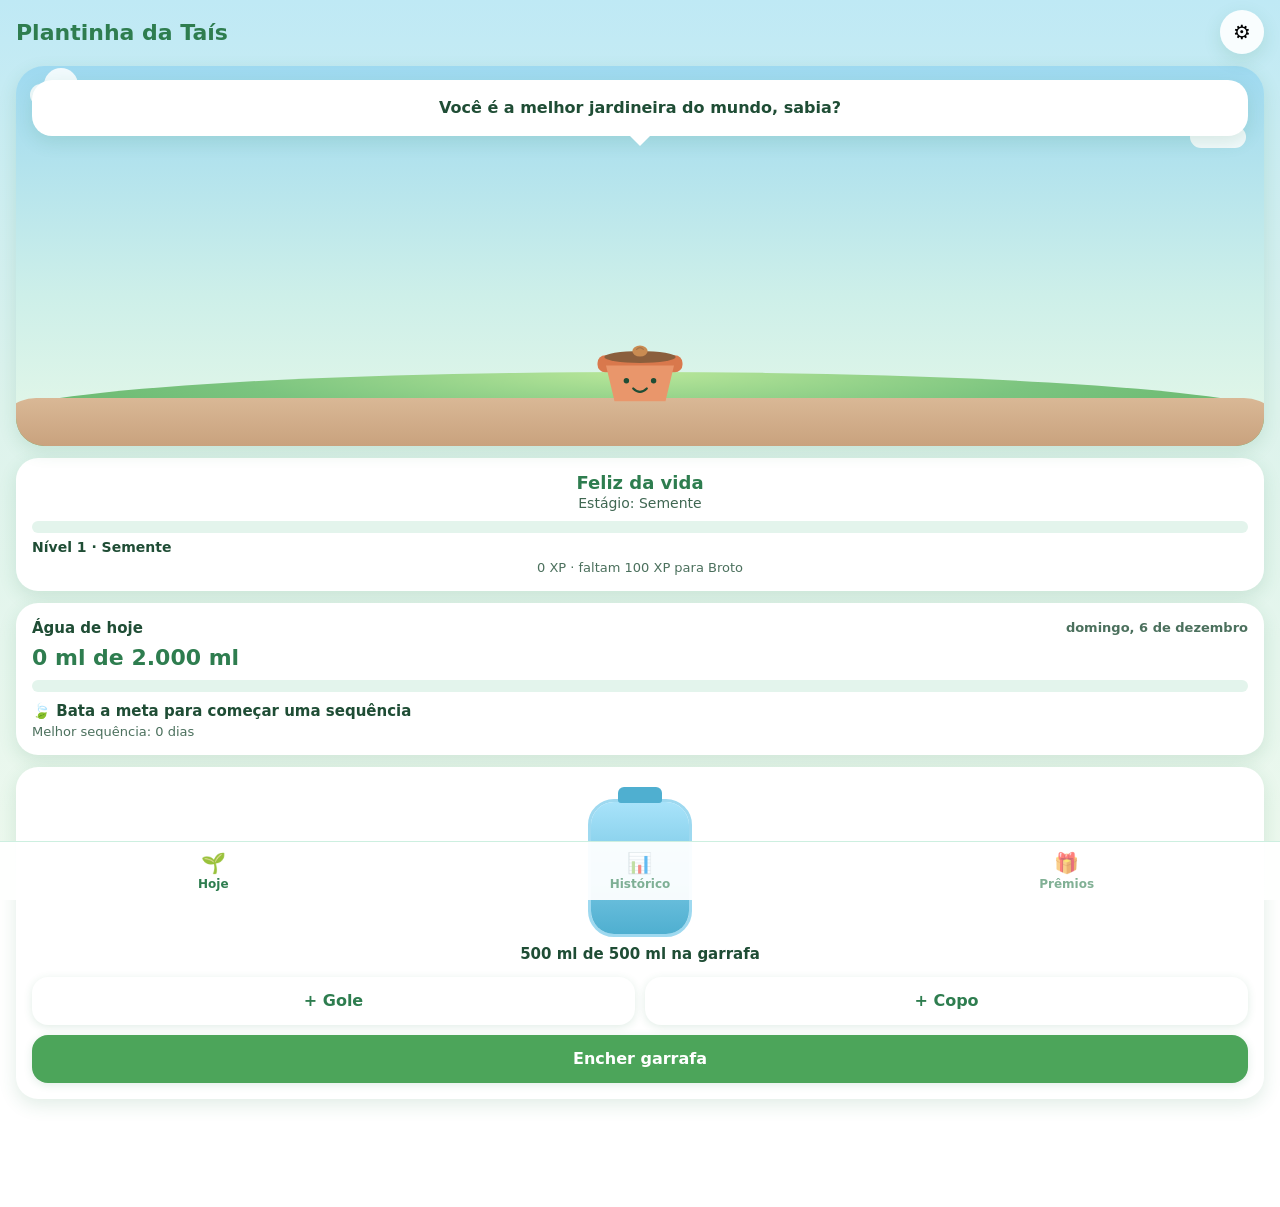
==== commit 5ba99277: "Redesenha visual da plantinha com SVG, rosto e animações Só apresentação: a lógica de jogo, os array" ====
--- a/plantinha-da-tais/index.html
+++ b/plantinha-da-tais/index.html
@@ -6,20 +6,24 @@
 <meta name="apple-mobile-web-app-capable" content="yes">
 <meta name="apple-mobile-web-app-status-bar-style" content="default">
 <meta name="apple-mobile-web-app-title" content="Plantinha">
-<meta name="theme-color" content="#5BC0BE">
+<meta name="theme-color" content="#8ED1E8">
 <meta name="color-scheme" content="light">
 <link rel="apple-touch-icon" href="apple-touch-icon.png">
 <link rel="manifest" href="manifest.json">
 <title>Plantinha da Taís</title>
 <style>
   :root {
-    --verde-claro: #DFF7EA;
-    --verde: #4CB987;
-    --verde-escuro: #1F5F4A;
-    --agua: #5BC0BE;
-    --agua-claro: #D6F1F0;
-    --laranja: #F28C6B;
-    --sombra: 0 6px 18px rgba(31, 95, 74, 0.12);
+    --verde1: #7BC47F;
+    --verde2: #4CA55A;
+    --verde3: #2E7D4F;
+    --agua: #8ED1E8;
+    --agua-forte: #4FAFD0;
+    --terra: #C9A27E;
+    --rosa: #F4A6C0;
+    --texto: #1F4D35;
+    --laranja: #F2A65A;
+    --branco: #FFFFFF;
+    --sombra: 0 6px 18px rgba(46, 125, 79, 0.14);
     --raio: 22px;
   }
 
@@ -39,8 +43,8 @@
     min-height: 100dvh;
     overflow-x: hidden;
     font-family: -apple-system, system-ui, BlinkMacSystemFont, "Segoe UI", sans-serif;
-    color: var(--verde-escuro);
-    background: linear-gradient(180deg, #DFF7EA 0%, #D6F1F0 100%);
+    color: var(--texto);
+    background: linear-gradient(180deg, #BFE9F5 0%, #DDF3EC 45%, #EEF9EE 100%);
     background-attachment: fixed;
     -webkit-user-select: none;
     user-select: none;
@@ -72,14 +76,14 @@
     top: 0;
     z-index: 5;
   }
-  .topo h1 { font-size: 22px; font-weight: 800; }
+  .topo h1 { font-size: 22px; font-weight: 800; color: var(--verde3); }
 
   .btn-icone {
     width: 44px;
     height: 44px;
     border: 0;
     border-radius: 50%;
-    background: rgba(255, 255, 255, 0.85);
+    background: rgba(255, 255, 255, 0.9);
     box-shadow: var(--sombra);
     font-size: 20px;
     padding: 0;
@@ -93,7 +97,7 @@
   .tela { animation: entrar 0.35s ease; }
 
   .cartao {
-    background: #fff;
+    background: var(--branco);
     border-radius: var(--raio);
     padding: 16px;
     box-shadow: var(--sombra);
@@ -111,11 +115,44 @@
 
   .pequeno { font-size: 13px; opacity: 0.8; line-height: 1.35; }
 
-  /* ---------- Plantinha ---------- */
-  .cartao-planta { text-align: center; padding-top: 14px; }
+  /* ---------- Cena (céu, nuvens, plantinha, chão) ---------- */
+  .cena {
+    position: relative;
+    overflow: hidden;
+    border-radius: 28px;
+    padding: 14px 12px 0;
+    margin-bottom: 12px;
+    box-shadow: var(--sombra);
+    background: linear-gradient(180deg, #9ED9F0 0%, #CDEFE9 60%, #E6F8E8 100%);
+    min-height: 380px;
+  }
+
+  .nuvem {
+    position: absolute;
+    height: 22px;
+    width: 74px;
+    background: #fff;
+    border-radius: 40px;
+    opacity: 0.85;
+    z-index: 0;
+    animation: flutua 22s ease-in-out infinite alternate;
+  }
+  .nuvem::before {
+    content: "";
+    position: absolute;
+    width: 34px;
+    height: 34px;
+    background: #fff;
+    border-radius: 50%;
+    left: 14px;
+    top: -16px;
+  }
+  .nuvem.n1 { top: 18px; left: 14px; }
+  .nuvem.n2 { top: 60px; right: 18px; width: 56px; animation-duration: 28s; }
 
   .balao {
     position: relative;
+    z-index: 2;
     background: #fff;
     border-radius: 20px;
     padding: 12px 14px;
@@ -123,11 +160,13 @@
     font-size: 16px;
     font-weight: 600;
     line-height: 1.35;
+    color: var(--texto);
     box-shadow: var(--sombra);
     min-height: 56px;
     display: flex;
     align-items: center;
     justify-content: center;
+    text-align: center;
   }
   .balao::after {
     content: "";
@@ -140,36 +179,157 @@
     border-bottom: 0;
   }
 
+  .chao {
+    position: absolute;
+    left: -20px;
+    right: -20px;
+    bottom: 0;
+    height: 74px;
+    z-index: 0;
+    border-radius: 50% 50% 0 0 / 46px 46px 0 0;
+    background: radial-gradient(ellipse at 50% 0%, #B9E79A 0%, #7BC47F 45%, #5AAE63 100%);
+  }
+  .chao::before {
+    content: "";
+    position: absolute;
+    left: 0;
+    right: 0;
+    top: 26px;
+    bottom: 0;
+    background: linear-gradient(180deg, #D9B896, #C9A27E);
+    border-radius: 40px 40px 0 0;
+  }
+
   .planta-area {
-    min-height: 212px;
+    position: relative;
+    z-index: 1;
+    min-height: 258px;
     display: flex;
     align-items: flex-end;
     justify-content: center;
+    margin-bottom: 26px;
     cursor: pointer;
   }
 
-  .planta-murcha { transition: transform 0.6s ease, filter 0.6s ease; transform-origin: 50% 100%; }
+  .planta-murcha {
+    transition: transform 0.6s ease, filter 0.6s ease;
+    transform-origin: 50% 100%;
+  }
   .planta-murcha.sede { transform: rotate(-2deg); }
-  .planta-murcha.murcha { transform: rotate(-6deg) translateY(4px); filter: saturate(0.6); }
+  .planta-murcha.murcha { transform: rotate(-5deg) translateY(4px); filter: saturate(0.7); }
 
   .planta-pulo { display: flex; justify-content: center; }
   .planta-pulo.pulo { animation: pulo 0.9s ease; }
+
+  #planta-svg { display: flex; justify-content: center; }
+  #planta-svg.nasce { animation: nasce 0.6s ease; transform-origin: 50% 100%; }
 
   #planta-svg svg {
     display: block;
     height: auto;
     max-width: 100%;
+    overflow: visible;
     transform-origin: 50% 100%;
-    animation: balanco 5s ease-in-out infinite;
+    animation: balanco 4s ease-in-out infinite;
     transition: width 0.8s ease;
-    overflow: visible;
-  }
-
-  .estado-planta {
-    margin-top: 8px;
-    font-size: 17px;
-    font-weight: 800;
-  }
+  }
+
+  /* Rosto: só o grupo do estado atual aparece */
+  .r { display: none; }
+  #planta[data-estado="feliz"] .r-feliz,
+  #planta[data-estado="com_sede"] .r-sede,
+  #planta[data-estado="murchando"] .r-murchando,
+  #planta[data-estado="florindo"] .r-florindo,
+  #planta[data-estado="garrafa_vazia"] .r-garrafa,
+  #planta[data-estado="meta_batida"] .r-meta { display: inline; }
+
+  .so { display: none; }
+  #planta[data-estado="florindo"] .so-florindo { display: inline; }
+
+  .olhos {
+    transform-box: fill-box;
+    transform-origin: center;
+    transition: transform 0.08s ease;
+  }
+  #planta.piscar .olhos { transform: scaleY(0.1); }
+
+  .gota-suor { animation: pingar 1.6s ease-in infinite; }
+  .estrela { animation: brilhar 1.8s ease-in-out infinite; transform-box: fill-box; transform-origin: center; }
+  .estrela:nth-child(2) { animation-delay: 0.6s; }
+  .estrela:nth-child(3) { animation-delay: 1.1s; }
+  .estrela:nth-child(4) { animation-delay: 0.3s; }
+
+  /* Folhas caem quando murcha e sobem quando recebe água */
+  .fl {
+    transition: transform 0.9s ease;
+  }
+  #planta[data-estado="murchando"] .fl { transform: rotate(var(--q)); }
+  #planta[data-estado="com_sede"] .fl { transform: rotate(calc(var(--q) * 0.4)); }
+
+  .topo-planta { transition: transform 0.9s ease; }
+  #planta[data-estado="murchando"] .topo-planta { transform: rotate(12deg); }
+  #planta[data-estado="com_sede"] .topo-planta { transform: rotate(4deg); }
+
+  /* Garrafa que pede para ser enchida (ao lado da planta) */
+  .pedido {
+    position: absolute;
+    right: 6px;
+    bottom: 48px;
+    width: 58px;
+    height: 108px;
+    display: none;
+    z-index: 2;
+    pointer-events: none;
+  }
+  #planta[data-estado="garrafa_vazia"] .pedido { display: block; animation: pedir 1.6s ease-in-out infinite; }
+
+  /* Camada de efeitos (gotas, confete, folhas) */
+  .camada-fx {
+    position: absolute;
+    inset: 0;
+    z-index: 3;
+    pointer-events: none;
+    overflow: hidden;
+  }
+  .gota {
+    position: absolute;
+    left: 50%;
+    top: 70px;
+    width: 12px;
+    height: 16px;
+    margin-left: -6px;
+    background: var(--agua-forte);
+    border-radius: 50% 50% 50% 50% / 60% 60% 40% 40%;
+    animation: cairGota 0.9s ease-in forwards;
+  }
+  .particula {
+    position: absolute;
+    top: -14px;
+    width: 10px;
+    height: 7px;
+    border-radius: 60% 0 60% 0;
+    background: var(--rosa);
+    animation: cairFolha var(--dur, 7s) linear var(--atraso, 0s) infinite;
+  }
+  .particula.verde { background: var(--verde1); border-radius: 0 60% 0 60%; }
+  .confete {
+    position: absolute;
+    top: -12px;
+    width: 8px;
+    height: 12px;
+    border-radius: 2px;
+    animation: cairConfete 2.8s ease-in forwards;
+  }
+
+  .info {
+    background: var(--branco);
+    border-radius: var(--raio);
+    padding: 14px 16px;
+    margin-bottom: 12px;
+    box-shadow: var(--sombra);
+    text-align: center;
+  }
+  .estado-planta { font-size: 18px; font-weight: 800; color: var(--verde3); }
   .estagio-texto { margin-top: 2px; font-size: 14px; opacity: 0.85; }
 
   .barra {
@@ -182,7 +342,7 @@
   .barra > div {
     height: 100%;
     width: 0;
-    background: linear-gradient(90deg, var(--agua), var(--verde));
+    background: linear-gradient(90deg, var(--agua), var(--verde2));
     border-radius: 99px;
     transition: width 0.6s ease;
   }
@@ -196,7 +356,7 @@
   }
 
   /* ---------- Hoje / meta / sequência ---------- */
-  .meta-texto { font-size: 22px; font-weight: 800; margin-bottom: 8px; }
+  .meta-texto { font-size: 22px; font-weight: 800; margin-bottom: 8px; color: var(--verde3); }
   .streak { margin-top: 10px; font-weight: 700; font-size: 15px; }
   .melhor { margin-top: 4px; font-size: 13px; opacity: 0.8; }
 
@@ -216,7 +376,7 @@
     transform: translateX(-50%);
     width: 44px;
     height: 16px;
-    background: var(--agua);
+    background: var(--agua-forte);
     border-radius: 6px 6px 3px 3px;
     z-index: 2;
   }
@@ -226,7 +386,7 @@
     left: 0;
     right: 0;
     bottom: 0;
-    border: 3px solid #7CC6E8;
+    border: 3px solid #9ED9F0;
     border-radius: 26px;
     overflow: hidden;
     background: #F4FCFF;
@@ -237,9 +397,21 @@
     right: 0;
     bottom: 0;
     height: 0;
-    background: linear-gradient(180deg, #9EDFF7, #3AA8DC);
+    background: linear-gradient(180deg, #A8E3FA, #4FAFD0);
     transition: height 0.6s ease;
   }
+  /* Ondulação na superfície da água */
+  .agua::before {
+    content: "";
+    position: absolute;
+    left: 0;
+    right: 0;
+    bottom: 100%;
+    height: 12px;
+    background: radial-gradient(circle at 50% 100%, #A8E3FA 9px, transparent 10px) 0 0 / 30px 12px repeat-x;
+    animation: onda 1.6s linear infinite;
+  }
+  .agua[style*="height: 0%"]::before { display: none; }
   .texto-garrafa { font-weight: 700; font-size: 15px; margin-bottom: 12px; min-height: 20px; }
 
   .botoes {
@@ -257,12 +429,12 @@
     font-weight: 700;
     font-size: 16px;
     background: #fff;
-    color: var(--verde-escuro);
-    box-shadow: 0 2px 8px rgba(31, 95, 74, 0.12);
+    color: var(--verde3);
+    box-shadow: 0 2px 8px rgba(46, 125, 79, 0.14);
     transition: transform 0.1s ease;
   }
-  .btn:active:not(:disabled) { transform: scale(0.97); }
-  .btn.primario { background: var(--agua); color: #fff; }
+  .btn:active:not(:disabled) { transform: scale(0.96); }
+  .btn.primario { background: var(--verde2); color: #fff; }
   .btn.perigo { background: #FCE3DA; color: #9A3B1E; width: 100%; margin-top: 8px; }
 
   /* ---------- Abas ---------- */
@@ -289,7 +461,7 @@
     gap: 2px;
     font-size: 12px;
     font-weight: 600;
-    color: var(--verde-escuro);
+    color: var(--verde3);
     opacity: 0.6;
   }
   .aba .icone { font-size: 20px; }
@@ -310,10 +482,10 @@
     width: 100%;
     min-height: 2px;
     border-radius: 10px 10px 4px 4px;
-    background: linear-gradient(180deg, #7FD8D6, #8FD3B0);
+    background: linear-gradient(180deg, #A8E3FA, #8ED1E8);
     transition: height 0.6s ease;
   }
-  .barra-dia.batida { background: linear-gradient(180deg, #5BC0BE, var(--verde)); }
+  .barra-dia.batida { background: linear-gradient(180deg, var(--verde1), var(--verde2)); }
   .linha-meta {
     position: absolute;
     left: 0;
@@ -327,7 +499,7 @@
     top: -20px;
     font-size: 11px;
     font-weight: 700;
-    color: #B65A3A;
+    color: #A8602A;
     background: #fff;
     padding: 0 4px;
   }
@@ -367,7 +539,7 @@
     padding: 5px 10px;
     border-radius: 99px;
   }
-  .selo.ok { background: #CFF5E1; color: #1F5F4A; }
+  .selo.ok { background: #CFF5E1; color: var(--verde3); }
   .selo.bloq-selo { background: #E5E7EB; color: #4B5563; }
 
   /* ---------- Configurações ---------- */
@@ -413,11 +585,11 @@
     border: 2px solid #CDEFE0;
     padding: 0 12px;
     font-family: inherit;
-    color: var(--verde-escuro);
+    color: var(--texto);
     background: #fff;
     width: 100%;
   }
-  .campo input:focus { outline: none; border-color: var(--agua); }
+  .campo input:focus { outline: none; border-color: var(--agua-forte); }
   .folha .btn.primario { width: 100%; margin-top: 4px; }
   .avancado {
     margin-top: 22px;
@@ -439,7 +611,7 @@
     left: 16px;
     right: 16px;
     top: calc(env(safe-area-inset-top) + 8px);
-    background: var(--verde-escuro);
+    background: var(--verde3);
     color: #fff;
     padding: 12px 14px;
     border-radius: 16px;
@@ -457,8 +629,8 @@
 
   /* ---------- Animações ---------- */
   @keyframes balanco {
-    0%, 100% { transform: rotate(-1.5deg); }
-    50% { transform: rotate(1.5deg); }
+    0%, 100% { transform: rotate(-1.2deg); }
+    50% { transform: rotate(1.2deg); }
   }
   @keyframes pulo {
     0% { transform: scale(1); }
@@ -466,9 +638,47 @@
     70% { transform: scale(0.98); }
     100% { transform: scale(1); }
   }
+  @keyframes nasce {
+    from { opacity: 0; transform: scale(0.6); }
+    to { opacity: 1; transform: scale(1); }
+  }
   @keyframes entrar {
     from { opacity: 0; transform: translateY(6px); }
     to { opacity: 1; transform: none; }
+  }
+  @keyframes flutua {
+    from { transform: translateX(0); }
+    to { transform: translateX(26px); }
+  }
+  @keyframes onda {
+    from { background-position: 0 0; }
+    to { background-position: 30px 0; }
+  }
+  @keyframes pingar {
+    0% { transform: translateY(0); opacity: 1; }
+    70% { transform: translateY(7px); opacity: 1; }
+    100% { transform: translateY(9px); opacity: 0; }
+  }
+  @keyframes brilhar {
+    0%, 100% { transform: scale(0.6); opacity: 0.4; }
+    50% { transform: scale(1.15); opacity: 1; }
+  }
+  @keyframes pedir {
+    0%, 100% { transform: translateY(0) rotate(-4deg); }
+    50% { transform: translateY(-6px) rotate(4deg); }
+  }
+  @keyframes cairGota {
+    0% { transform: translateY(0); opacity: 0.9; }
+    100% { transform: translateY(120px); opacity: 0.2; }
+  }
+  @keyframes cairFolha {
+    0% { transform: translate(0, 0) rotate(0deg); opacity: 0; }
+    10% { opacity: 0.9; }
+    100% { transform: translate(24px, 260px) rotate(300deg); opacity: 0; }
+  }
+  @keyframes cairConfete {
+    0% { transform: translate(0, 0) rotate(0deg); opacity: 1; }
+    100% { transform: translate(var(--dx, 0px), 330px) rotate(540deg); opacity: 0; }
   }
 
   @media (prefers-reduced-motion: reduce) {
@@ -477,6 +687,7 @@
       transition: none !important;
       scroll-behavior: auto !important;
     }
+    .camada-fx { display: none; }
   }
 </style>
 </head>
@@ -492,18 +703,38 @@
     <!-- ===== Aba: Hoje ===== -->
     <section id="tela-hoje" class="tela">
 
-      <div class="cartao cartao-planta">
+      <div class="cena">
+        <div class="nuvem n1" aria-hidden="true"></div>
+        <div class="nuvem n2" aria-hidden="true"></div>
+
         <div id="fala" class="balao" aria-live="polite">Oi! Eu sou sua plantinha.</div>
 
-        <div id="planta" class="planta-area" role="button" tabindex="0"
+        <div id="planta" class="planta-area" data-estado="feliz" role="button" tabindex="0"
              aria-label="Tocar na plantinha para ouvir uma frase">
           <div id="planta-murcha" class="planta-murcha">
             <div id="planta-pulo" class="planta-pulo">
               <div id="planta-svg"></div>
             </div>
           </div>
+
+          <div class="pedido" aria-hidden="true">
+            <svg viewBox="0 0 60 110" width="58" height="108">
+              <rect x="22" y="2" width="16" height="12" rx="4" fill="#4FAFD0"/>
+              <path d="M22 14H38V22Q52 30 52 52V98Q52 106 44 106H16Q8 106 8 98V52Q8 30 22 22Z"
+                    fill="#EAF9FE" stroke="#4FAFD0" stroke-width="3"/>
+              <circle cx="24" cy="66" r="2.6" fill="#1F4D35"/>
+              <circle cx="36" cy="66" r="2.6" fill="#1F4D35"/>
+              <circle cx="30" cy="82" r="3" fill="none" stroke="#1F4D35" stroke-width="2"/>
+              <text x="46" y="12" font-size="13" font-weight="800" fill="#2E7D4F">?</text>
+            </svg>
+          </div>
         </div>
 
+        <div class="chao" aria-hidden="true"></div>
+        <div id="camada-fx" class="camada-fx" aria-hidden="true"></div>
+      </div>
+
+      <div class="info">
         <p id="estado-planta" class="estado-planta"></p>
         <p id="estagio-texto" class="estagio-texto"></p>
 
@@ -714,13 +945,17 @@
      SPRITES DA PLANTA (SVG)
      ===================================================================== */
   const COR = {
-    haste: '#3FA46A', folha: '#5CC48A', folha2: '#7BD9A0',
+    haste: '#3FA46A', folha: '#7BC47F', folha2: '#A6DCA0',
     vaso: '#E9966B', borda: '#D9784C', terra: '#8B5E3C',
-    petala: '#F7A8C4', miolo: '#FFD166', semente: '#C98B52'
+    petala: '#F4A6C0', miolo: '#FFD166', semente: '#C98B52',
+    tinta: '#1F4D35'
   };
 
+  // Folha: a rotação de queda (--q) aponta para baixo, do lado em que a folha está.
   function folha(x, y, ang, s = 1, cor = COR.folha) {
-    return `<path d="M0 0Q18 -22 40 0Q18 22 0 0Z" fill="${cor}" transform="translate(${x} ${y}) rotate(${ang}) scale(${s})"/>`;
+    const dir = Math.cos(ang * Math.PI / 180) >= 0 ? 1 : -1;
+    return `<g transform="translate(${x} ${y}) rotate(${ang}) scale(${s})">`
+      + `<path class="fl" style="--q:${dir * 42}deg" d="M0 0Q18 -22 40 0Q18 22 0 0Z" fill="${cor}"/></g>`;
   }
 
   function flor(x, y, r = 9) {
@@ -732,55 +967,111 @@
     return p + `<circle cx="${x}" cy="${y}" r="${(r * 0.9).toFixed(1)}" fill="${COR.miolo}"/>`;
   }
 
-  function haste(x1, y1, x2, y2, curva = 4) {
+  // Botão de flor fechado, no topo do caule (Flor).
+  function botao(x, y) {
+    return `<ellipse cx="${x}" cy="${y}" rx="7" ry="9" fill="${COR.petala}"/>`
+      + `<path d="M${x - 6} ${y + 6}Q${x} ${y + 12} ${x + 6} ${y + 6}" fill="none" stroke="${COR.folha}" stroke-width="3" stroke-linecap="round"/>`;
+  }
+
+  function haste(x1, y1, x2, y2, curva = 4, grossura = 5) {
     const cx = (x1 + x2) / 2 + curva;
     const cy = (y1 + y2) / 2;
-    return `<path d="M${x1} ${y1}Q${cx} ${cy} ${x2} ${y2}" fill="none" stroke="${COR.haste}" stroke-width="5" stroke-linecap="round"/>`;
-  }
+    return `<path d="M${x1} ${y1}Q${cx} ${cy} ${x2} ${y2}" fill="none" stroke="${COR.haste}" stroke-width="${grossura}" stroke-linecap="round"/>`;
+  }
+
+  // Rosto da plantinha, no vaso. Cada estado tem seu grupo; só o atual aparece (ver CSS).
+  const OLHO = (x, y, r = 3.2) => `<circle cx="${x}" cy="${y}" r="${r}" fill="${COR.tinta}"/>`;
+  const ROSTO = `
+    <g class="r r-feliz">
+      <g class="olhos">${OLHO(84, 188)}${OLHO(116, 188)}</g>
+      <path d="M92 197Q100 205 108 197" fill="none" stroke="${COR.tinta}" stroke-width="2.6" stroke-linecap="round"/>
+    </g>
+    <g class="r r-sede">
+      <path d="M80 188H89M111 188H120" stroke="${COR.tinta}" stroke-width="3" stroke-linecap="round"/>
+      <path d="M94 201H106" stroke="${COR.tinta}" stroke-width="2.6" stroke-linecap="round"/>
+      <path class="gota-suor" d="M132 174Q137 182 137 187Q137 193 132 193Q127 193 127 187Q127 182 132 174Z" fill="#8ED1E8"/>
+    </g>
+    <g class="r r-murchando">
+      <g class="olhos">${OLHO(84, 191, 2.8)}${OLHO(116, 191, 2.8)}</g>
+      <path d="M75 180L88 185M125 180L112 185" stroke="${COR.tinta}" stroke-width="2.4" stroke-linecap="round"/>
+      <path d="M93 207Q100 199 107 207" fill="none" stroke="${COR.tinta}" stroke-width="2.6" stroke-linecap="round"/>
+    </g>
+    <g class="r r-florindo">
+      <g class="olhos">
+        ${OLHO(84, 187, 4)}${OLHO(116, 187, 4)}
+        <circle cx="85.3" cy="185.6" r="1.3" fill="#fff"/><circle cx="117.3" cy="185.6" r="1.3" fill="#fff"/>
+      </g>
+      <ellipse cx="73" cy="197" rx="4.5" ry="2.8" fill="${COR.petala}" opacity="0.9"/>
+      <ellipse cx="127" cy="197" rx="4.5" ry="2.8" fill="${COR.petala}" opacity="0.9"/>
+      <path d="M90 196Q100 210 110 196Z" fill="${COR.tinta}"/>
+    </g>
+    <g class="r r-garrafa">
+      <g class="olhos">${OLHO(83, 186, 3)}${OLHO(117, 186, 3)}</g>
+      <circle cx="100" cy="201" r="2.8" fill="none" stroke="${COR.tinta}" stroke-width="2"/>
+    </g>
+    <g class="r r-meta">
+      <path d="M77 191Q83 182 89 191M111 191Q117 182 123 191" fill="none" stroke="${COR.tinta}" stroke-width="2.6" stroke-linecap="round"/>
+      <path d="M90 196Q100 210 110 196Z" fill="${COR.tinta}"/>
+      <ellipse cx="73" cy="197" rx="4.5" ry="2.8" fill="${COR.petala}" opacity="0.9"/>
+      <ellipse cx="127" cy="197" rx="4.5" ry="2.8" fill="${COR.petala}" opacity="0.9"/>
+    </g>`;
+
+  // Brilhos ao redor da planta (só aparecem quando está florindo).
+  const BRILHOS = `
+    <g class="so so-florindo" fill="#FFD166">
+      <path class="estrela" transform="translate(26 70)" d="M0-7L1.8-1.8L7 0L1.8 1.8L0 7L-1.8 1.8L-7 0L-1.8-1.8Z"/>
+      <path class="estrela" transform="translate(176 56)" d="M0-7L1.8-1.8L7 0L1.8 1.8L0 7L-1.8 1.8L-7 0L-1.8-1.8Z"/>
+      <path class="estrela" transform="translate(182 128)" d="M0-6L1.5-1.5L6 0L1.5 1.5L0 6L-1.5 1.5L-6 0L-1.5-1.5Z"/>
+      <path class="estrela" transform="translate(18 138)" d="M0-6L1.5-1.5L6 0L1.5 1.5L0 6L-1.5 1.5L-6 0L-1.5-1.5Z"/>
+    </g>`;
 
   function sprite(partes, extra = '') {
     const vaso = `<rect x="50" y="158" width="100" height="20" rx="9" fill="${COR.borda}"/>`
       + `<path d="M60 170H140L130 212H70Z" fill="${COR.vaso}"/>`;
     const terra = `<ellipse cx="100" cy="160" rx="42" ry="7" fill="${COR.terra}"/>`;
-    return `<svg viewBox="0 0 200 220" width="100%" aria-hidden="true">${partes}${vaso}${terra}${extra}</svg>`;
+    return `<svg viewBox="0 0 200 220" width="100%" aria-hidden="true">`
+      + `${BRILHOS}${partes}${vaso}${terra}${extra}${ROSTO}</svg>`;
   }
 
   const SPRITES = [
-    // 0 — Semente
-    sprite('', `<ellipse cx="100" cy="155" rx="8" ry="6" fill="${COR.semente}"/>`),
-    // 1 — Broto
+    // 0 — Semente: um grão pequeno sobre o monte de terra
+    sprite('',
+      `<ellipse cx="100" cy="153" rx="9" ry="6.5" fill="${COR.semente}"/>`
+      + `<path d="M96 151Q100 147 104 151" fill="none" stroke="#A9764A" stroke-width="1.5" stroke-linecap="round"/>`),
+    // 1 — Broto: duas folhinhas saindo do solo
     sprite(
-      haste(100, 160, 100, 128) +
-      folha(100, 128, -35, 0.9) + folha(100, 128, 215, 0.9)
+      haste(100, 160, 100, 126, 3, 4) +
+      folha(100, 128, -35, 0.8) + folha(100, 128, 215, 0.8)
     ),
-    // 2 — Plantinha
+    // 2 — Plantinha: caule médio com 4 folhas
     sprite(
-      haste(100, 160, 100, 104) +
-      folha(100, 138, 8, 0.95) + folha(100, 138, 172, 0.95) +
+      haste(100, 160, 100, 102, 4, 5) +
+      folha(100, 136, 8, 0.95) + folha(100, 136, 172, 0.95) +
       folha(100, 116, -30, 0.95) + folha(100, 116, 210, 0.95)
     ),
-    // 3 — Muda Forte
+    // 3 — Muda Forte: mais alta, caule mais grosso, folhas maiores
     sprite(
-      haste(100, 160, 100, 76, 5) +
-      folha(100, 140, 8, 1.1) + folha(100, 140, 172, 1.1) +
-      folha(100, 114, -30, 1.15, COR.folha2) + folha(100, 114, 210, 1.15, COR.folha2) +
-      folha(100, 90, -60, 1) + folha(100, 90, 240, 1)
+      haste(100, 160, 100, 76, 5, 7) +
+      folha(100, 142, 8, 1.1) + folha(100, 142, 172, 1.1) +
+      folha(100, 114, -30, 1.2, COR.folha2) + folha(100, 114, 210, 1.2, COR.folha2) +
+      folha(100, 92, -60, 1) + folha(100, 92, 240, 1)
     ),
-    // 4 — Flor
+    // 4 — Flor: caule alto com botão de flor no topo
     sprite(
-      haste(100, 160, 100, 70, 4) +
+      haste(100, 160, 100, 70, 4, 6) +
       folha(100, 140, 8, 1.1) + folha(100, 140, 172, 1.1) +
       folha(100, 112, -30, 1.1, COR.folha2) + folha(100, 112, 210, 1.1, COR.folha2) +
-      flor(100, 58, 11)
+      `<g class="topo-planta" style="transform-origin:100px 160px">${botao(100, 60)}</g>`
     ),
-    // 5 — Jardim Florido
+    // 5 — Jardim Florido: flor completa e flores pequenas ao redor
     sprite(
-      haste(100, 160, 100, 70, 4) +
-      haste(100, 160, 64, 104, -10) + haste(100, 160, 136, 100, 10) +
+      haste(100, 160, 100, 70, 4, 6) +
+      haste(100, 160, 64, 104, -10, 4) + haste(100, 160, 136, 100, 10, 4) +
       folha(100, 140, 8, 1) + folha(100, 140, 172, 1) +
       folha(100, 118, -30, 1, COR.folha2) + folha(100, 118, 210, 1, COR.folha2) +
       folha(64, 104, -150, 0.8) + folha(136, 100, -20, 0.8) +
-      flor(100, 56, 11) + flor(64, 100, 8) + flor(136, 96, 9)
+      `<g class="topo-planta" style="transform-origin:100px 160px">`
+        + flor(100, 56, 11) + flor(64, 100, 8) + flor(136, 96, 9) + `</g>`
     )
   ];
 
@@ -842,6 +1133,8 @@
      ===================================================================== */
   const $ = (id) => document.getElementById(id);
 
+  const REDUZIR_MOVIMENTO = window.matchMedia && window.matchMedia('(prefers-reduced-motion: reduce)').matches;
+
   function chaveData(d = new Date()) {
     return `${d.getFullYear()}-${String(d.getMonth() + 1).padStart(2, '0')}-${String(d.getDate()).padStart(2, '0')}`;
   }
@@ -878,8 +1171,26 @@
     return lista[Math.floor(Math.random() * lista.length)];
   }
 
+  // Balão de fala com efeito de digitação (letra por letra).
+  let timerDigitacao = null;
+  function digitar(texto) {
+    const el = $('fala');
+    clearInterval(timerDigitacao);
+    if (REDUZIR_MOVIMENTO) {
+      el.textContent = texto;
+      return;
+    }
+    el.textContent = '';
+    let i = 0;
+    timerDigitacao = setInterval(() => {
+      i++;
+      el.textContent = texto.slice(0, i);
+      if (i >= texto.length) clearInterval(timerDigitacao);
+    }, 22);
+  }
+
   function falar(chave) {
-    $('fala').textContent = sortear(chave);
+    digitar(sortear(chave));
   }
 
   /* =====================================================================
@@ -974,6 +1285,80 @@
   }
 
   /* =====================================================================
+     EFEITOS VISUAIS (só apresentação)
+     ===================================================================== */
+  let estadoVisual = null;
+  let timerBlink = null;
+
+  function criarElemento(classe, estilo) {
+    const el = document.createElement('div');
+    el.className = classe;
+    if (estilo) el.setAttribute('style', estilo);
+    $('camada-fx').appendChild(el);
+    return el;
+  }
+
+  function aleatorio(min, max) {
+    return min + Math.random() * (max - min);
+  }
+
+  // Gotinha caindo de cima quando a água é registrada.
+  function soltarGota() {
+    if (REDUZIR_MOVIMENTO) return;
+    const g = criarElemento('gota');
+    setTimeout(() => g.remove(), 950);
+  }
+
+  // Pétalas e folhinhas caindo enquanto está florindo.
+  function iniciarParticulas() {
+    pararParticulas();
+    if (REDUZIR_MOVIMENTO) return;
+    for (let i = 0; i < 7; i++) {
+      const p = criarElemento(`particula ${i % 2 ? 'verde' : ''}`,
+        `left:${aleatorio(4, 92).toFixed(1)}%;--dur:${aleatorio(6, 10).toFixed(1)}s;--atraso:-${aleatorio(0, 8).toFixed(1)}s`);
+      p.dataset.fx = 'particula';
+    }
+  }
+
+  function pararParticulas() {
+    $('camada-fx').querySelectorAll('[data-fx="particula"]').forEach((n) => n.remove());
+  }
+
+  // Confete quando a meta do dia é batida.
+  function chuvaConfete() {
+    if (REDUZIR_MOVIMENTO) return;
+    const cores = ['#F4A6C0', '#FFD166', '#8ED1E8', '#7BC47F', '#F2A65A'];
+    for (let i = 0; i < 26; i++) {
+      const c = criarElemento('confete',
+        `left:${aleatorio(2, 96).toFixed(1)}%;background:${cores[i % cores.length]};`
+        + `animation-delay:${aleatorio(0, 0.8).toFixed(2)}s;--dx:${aleatorio(-30, 30).toFixed(0)}px`);
+      setTimeout(() => c.remove(), 3800);
+    }
+  }
+
+  function atualizarEfeitosEstado(st) {
+    if (st === estadoVisual) return;
+    const antes = estadoVisual;
+    estadoVisual = st;
+    if (st === 'florindo') iniciarParticulas();
+    else pararParticulas();
+    if (st === 'meta_batida' && antes !== null) chuvaConfete();
+  }
+
+  // Piscar aleatório a cada 3 a 5 segundos.
+  function agendarPiscada() {
+    clearTimeout(timerBlink);
+    timerBlink = setTimeout(() => {
+      if (!REDUZIR_MOVIMENTO) {
+        const p = $('planta');
+        p.classList.add('piscar');
+        setTimeout(() => p.classList.remove('piscar'), 150);
+      }
+      agendarPiscada();
+    }, aleatorio(3000, 5000));
+  }
+
+  /* =====================================================================
      RENDERIZAÇÃO
      ===================================================================== */
   function renderPlanta(iEst, frac, st) {
@@ -981,9 +1366,15 @@
     if (lastStage !== iEst) {
       box.innerHTML = SPRITES[iEst];
       lastStage = iEst;
+      box.classList.remove('nasce');
+      void box.offsetWidth; // reinicia a animação de crescimento
+      box.classList.add('nasce');
     }
     const svg = box.querySelector('svg');
-    if (svg) svg.style.width = (150 + iEst * 10 + frac * 8).toFixed(1) + 'px';
+    if (svg) svg.style.width = (170 + iEst * 10 + frac * 10).toFixed(1) + 'px';
+
+    $('planta').setAttribute('data-estado', st);
+    atualizarEfeitosEstado(st);
 
     const corpo = $('planta-murcha');
     corpo.classList.toggle('murcha', st === 'murchando');
@@ -1089,6 +1480,7 @@
     const subiuEstagio = indiceAte(ESTAGIOS, xpDepois) > estagioAntes;
     const subiuNivel = indiceAte(NIVEIS, xpDepois) > nivelAntes;
 
+    soltarGota();
     const premio = atualizarTudo(true);
     pularPlanta();
 
@@ -1273,6 +1665,7 @@
     ligarEventos();
     atualizarTudo(true);
     mostrarAba('hoje');
+    agendarPiscada();
 
     if (!armazenamentoOk) {
       setTimeout(() => mostrarAviso('Este navegador não guarda dados. O progresso some ao fechar a página.'), 600);
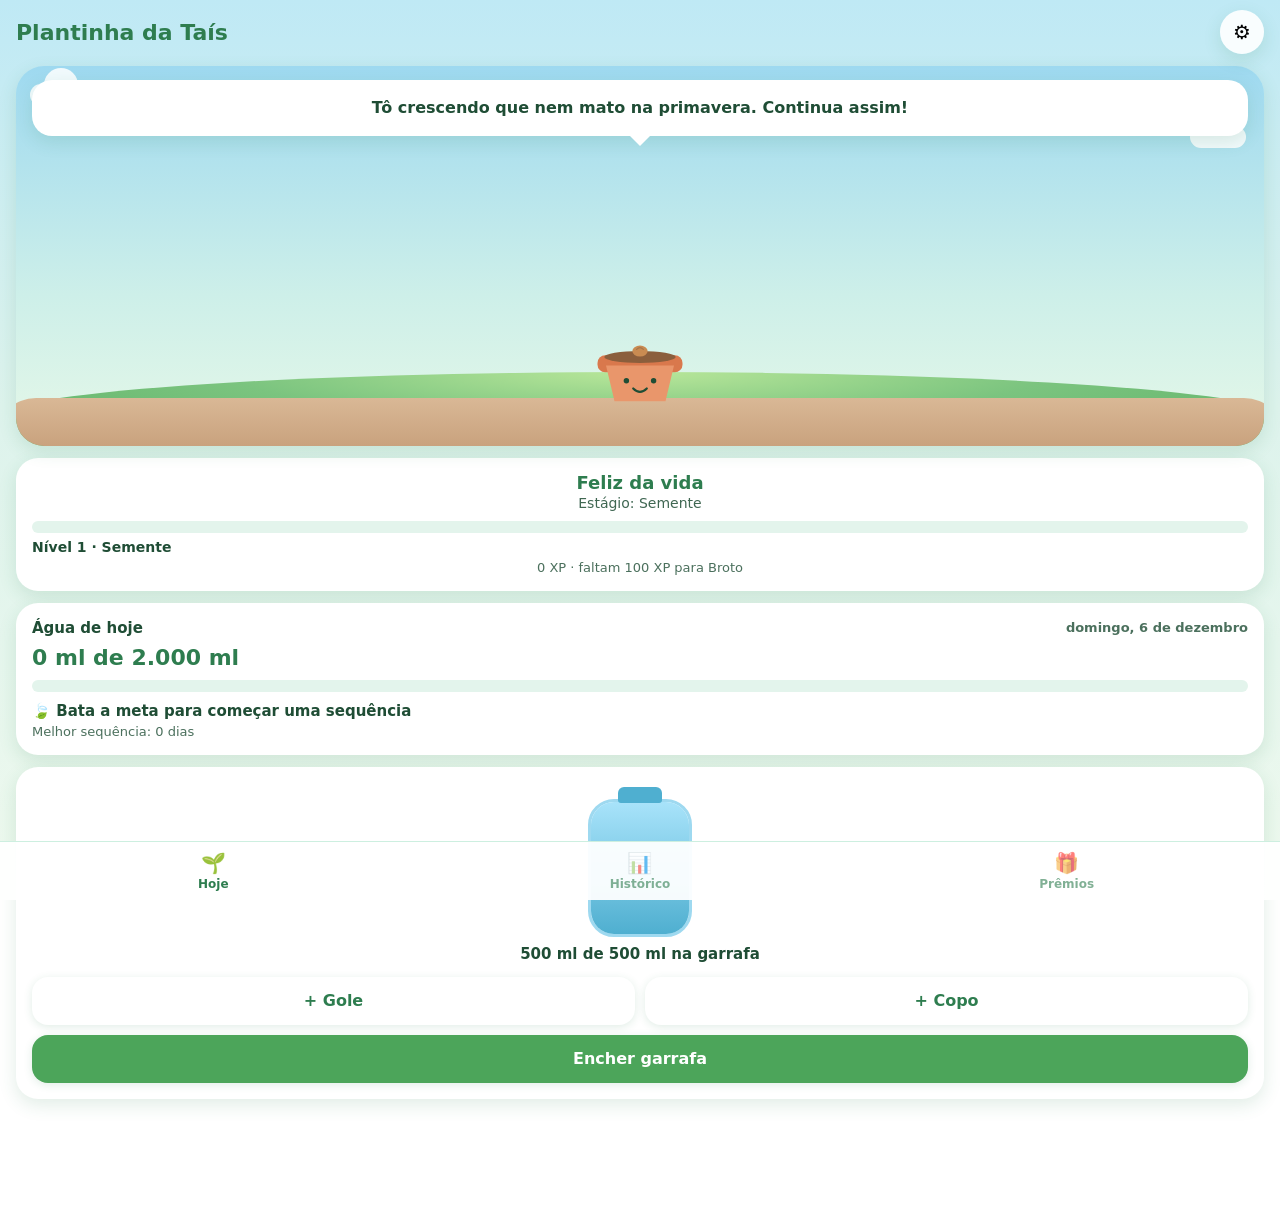
==== commit cf977627: "Usa caminhos relativos para publicar em subpasta do GitHub Pages Ícones, manifest e apple-touch-icon" ====
--- a/plantinha-da-tais/index.html
+++ b/plantinha-da-tais/index.html
@@ -8,8 +8,8 @@
 <meta name="apple-mobile-web-app-title" content="Plantinha">
 <meta name="theme-color" content="#8ED1E8">
 <meta name="color-scheme" content="light">
-<link rel="apple-touch-icon" href="apple-touch-icon.png">
-<link rel="manifest" href="manifest.json">
+<link rel="apple-touch-icon" href="./apple-touch-icon.png">
+<link rel="manifest" href="./manifest.json">
 <title>Plantinha da Taís</title>
 <style>
   :root {
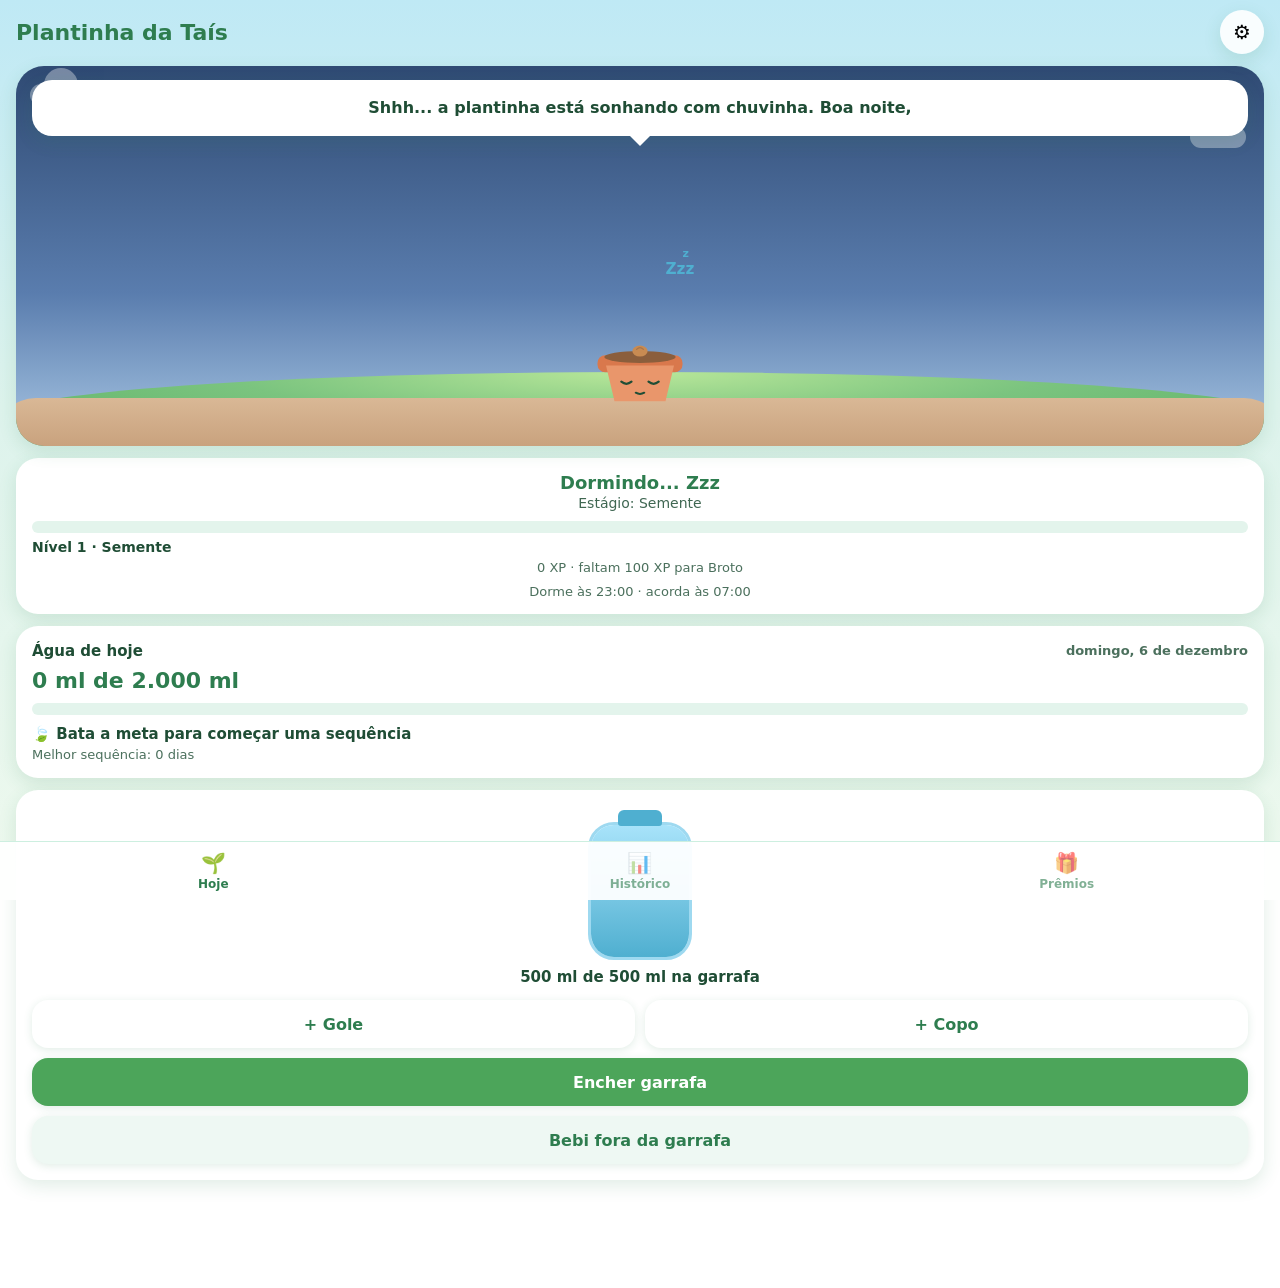
==== commit c5eb03b3: "Adiciona desfazer, bebi fora, horário de dormir, offline e backup - Desfazer por 6 s após cada regis" ====
--- a/plantinha-da-tais/index.html
+++ b/plantinha-da-tais/index.html
@@ -66,6 +66,34 @@
 
   h1, h2, p { margin: 0; }
 
+  /* ---------- Faixa de instalação (só no iPhone/iPad fora do app instalado) ---------- */
+  .faixa {
+    display: flex;
+    align-items: center;
+    gap: 10px;
+    margin: calc(env(safe-area-inset-top) + 8px) 16px 0;
+    padding: 10px 10px 10px 14px;
+    background: #FFF6D8;
+    color: #6B4A00;
+    border-radius: 16px;
+    box-shadow: var(--sombra);
+    font-size: 14px;
+    font-weight: 700;
+    line-height: 1.35;
+  }
+  .faixa span { flex: 1; }
+  .btn-faixa {
+    flex-shrink: 0;
+    width: 44px;
+    height: 44px;
+    border: 0;
+    border-radius: 50%;
+    background: rgba(255, 255, 255, 0.8);
+    font-size: 16px;
+    padding: 0;
+    color: #6B4A00;
+  }
+
   /* ---------- Cabeçalho ---------- */
   .topo {
     display: flex;
@@ -125,7 +153,12 @@
     box-shadow: var(--sombra);
     background: linear-gradient(180deg, #9ED9F0 0%, #CDEFE9 60%, #E6F8E8 100%);
     min-height: 380px;
-  }
+    transition: background 1.2s ease;
+  }
+  .cena.noite {
+    background: linear-gradient(180deg, #2F4A73 0%, #5A7DAE 60%, #A9C7E4 100%);
+  }
+  .cena.noite .nuvem { opacity: 0.35; }
 
   .nuvem {
     position: absolute;
@@ -241,7 +274,8 @@
   #planta[data-estado="murchando"] .r-murchando,
   #planta[data-estado="florindo"] .r-florindo,
   #planta[data-estado="garrafa_vazia"] .r-garrafa,
-  #planta[data-estado="meta_batida"] .r-meta { display: inline; }
+  #planta[data-estado="meta_batida"] .r-meta,
+  #planta[data-estado="dormindo"] .r-dormindo { display: inline; }
 
   .so { display: none; }
   #planta[data-estado="florindo"] .so-florindo { display: inline; }
@@ -258,6 +292,13 @@
   .estrela:nth-child(2) { animation-delay: 0.6s; }
   .estrela:nth-child(3) { animation-delay: 1.1s; }
   .estrela:nth-child(4) { animation-delay: 0.3s; }
+
+  .zzz {
+    animation: zzz 2.6s ease-in-out infinite;
+    transform-box: fill-box;
+    transform-origin: center;
+  }
+  .zzz.z2 { animation-delay: 1.3s; }
 
   /* Folhas caem quando murcha e sobem quando recebe água */
   .fl {
@@ -283,7 +324,7 @@
   }
   #planta[data-estado="garrafa_vazia"] .pedido { display: block; animation: pedir 1.6s ease-in-out infinite; }
 
-  /* Camada de efeitos (gotas, confete, folhas) */
+  /* Camada de efeitos (gotas, confete, pétalas) */
   .camada-fx {
     position: absolute;
     inset: 0;
@@ -435,7 +476,32 @@
   }
   .btn:active:not(:disabled) { transform: scale(0.96); }
   .btn.primario { background: var(--verde2); color: #fff; }
+  .btn.secundario { background: #EEF8F3; color: var(--verde3); }
+  .btn.bloco { width: 100%; margin-bottom: 8px; }
   .btn.perigo { background: #FCE3DA; color: #9A3B1E; width: 100%; margin-top: 8px; }
+
+  /* Bebi fora da garrafa */
+  .btn-fora { width: 100%; margin-top: 10px; }
+  .painel-fora {
+    margin-top: 10px;
+    padding: 12px;
+    border-radius: 18px;
+    background: #F2FAF6;
+    text-align: left;
+  }
+  .painel-fora p { margin-bottom: 10px; }
+  .botoes-fora {
+    display: grid;
+    grid-template-columns: repeat(3, 1fr);
+    gap: 8px;
+    margin-bottom: 8px;
+  }
+  .botoes-fora .btn {
+    min-height: 56px;
+    padding: 4px 6px;
+    font-size: 14px;
+    line-height: 1.2;
+  }
 
   /* ---------- Abas ---------- */
   .abas {
@@ -562,6 +628,7 @@
     max-height: 90dvh;
     overflow-y: auto;
     -webkit-overflow-scrolling: touch;
+    position: relative;
   }
   .linha-topo {
     display: flex;
@@ -604,8 +671,15 @@
     align-items: center;
     cursor: pointer;
   }
-
-  /* ---------- Aviso ---------- */
+  .arquivo-oculto {
+    position: absolute;
+    width: 1px;
+    height: 1px;
+    opacity: 0;
+    pointer-events: none;
+  }
+
+  /* ---------- Aviso (com ação opcional, ex.: Desfazer) ---------- */
   .aviso {
     position: fixed;
     left: 16px;
@@ -624,8 +698,23 @@
     transition: opacity 0.3s ease, transform 0.3s ease;
     pointer-events: none;
     z-index: 30;
+    display: flex;
+    flex-direction: column;
+    align-items: center;
+    gap: 8px;
   }
   .aviso.mostrar { opacity: 1; transform: none; }
+  .aviso.com-acao { pointer-events: auto; }
+  .aviso-acao {
+    min-height: 44px;
+    padding: 0 22px;
+    border: 0;
+    border-radius: 14px;
+    background: #fff;
+    color: var(--verde3);
+    font-weight: 800;
+    font-size: 16px;
+  }
 
   /* ---------- Animações ---------- */
   @keyframes balanco {
@@ -663,6 +752,11 @@
     0%, 100% { transform: scale(0.6); opacity: 0.4; }
     50% { transform: scale(1.15); opacity: 1; }
   }
+  @keyframes zzz {
+    0% { transform: translate(0, 4px); opacity: 0; }
+    50% { opacity: 1; }
+    100% { transform: translate(5px, -7px); opacity: 0; }
+  }
   @keyframes pedir {
     0%, 100% { transform: translateY(0) rotate(-4deg); }
     50% { transform: translateY(-6px) rotate(4deg); }
@@ -694,16 +788,21 @@
 <body>
 <div id="app">
 
+  <div id="faixa-instalar" class="faixa" role="note" hidden>
+    <span>Abre pelo ícone da Plantinha na tela de início para não perder seu progresso 🌱</span>
+    <button id="btn-fechar-faixa" class="btn-faixa" type="button" aria-label="Fechar aviso">✕</button>
+  </div>
+
   <header class="topo">
     <h1>Plantinha da Taís</h1>
-    <button id="btn-config" class="btn-icone" aria-label="Abrir configurações">⚙️</button>
+    <button id="btn-config" class="btn-icone" type="button" aria-label="Abrir configurações">⚙️</button>
   </header>
 
   <main>
     <!-- ===== Aba: Hoje ===== -->
     <section id="tela-hoje" class="tela">
 
-      <div class="cena">
+      <div id="cena" class="cena">
         <div class="nuvem n1" aria-hidden="true"></div>
         <div class="nuvem n2" aria-hidden="true"></div>
 
@@ -743,6 +842,7 @@
           <span id="nivel-texto"></span>
         </div>
         <p id="xp-texto" class="pequeno" style="margin-top:4px"></p>
+        <p id="sono-texto" class="pequeno" style="margin-top:6px"></p>
       </div>
 
       <div class="cartao">
@@ -761,9 +861,22 @@
         <p id="garrafa-texto" class="texto-garrafa" aria-live="polite"></p>
 
         <div class="botoes">
-          <button id="btn-gole" class="btn" aria-label="Beber um gole, 50 mililitros">+ Gole</button>
-          <button id="btn-copo" class="btn" aria-label="Beber um copo, 250 mililitros">+ Copo</button>
-          <button id="btn-encher" class="btn primario largo" aria-label="Encher a garrafa virtual">Encher garrafa</button>
+          <button id="btn-gole" class="btn" type="button" aria-label="Beber um gole, 50 mililitros">+ Gole</button>
+          <button id="btn-copo" class="btn" type="button" aria-label="Beber um copo, 250 mililitros">+ Copo</button>
+          <button id="btn-encher" class="btn primario largo" type="button" aria-label="Encher a garrafa virtual">Encher garrafa</button>
+        </div>
+
+        <button id="btn-fora" class="btn secundario btn-fora" type="button"
+                aria-expanded="false" aria-controls="painel-fora">Bebi fora da garrafa</button>
+
+        <div id="painel-fora" class="painel-fora" hidden>
+          <p class="pequeno">Quanto você bebeu fora da garrafa? Isso não mexe na garrafa virtual.</p>
+          <div class="botoes-fora">
+            <button class="btn" type="button" data-fora="50" aria-label="Registrar um gole fora da garrafa, 50 mililitros">Gole<br>50 ml</button>
+            <button class="btn" type="button" data-fora="250" aria-label="Registrar um copo fora da garrafa, 250 mililitros">Copo<br>250 ml</button>
+            <button id="btn-fora-garrafa" class="btn" type="button" data-fora="500" aria-label="Registrar uma garrafa fora da garrafa virtual">Garrafa<br>500 ml</button>
+          </div>
+          <button id="btn-fora-cancelar" class="btn secundario bloco" type="button">Cancelar</button>
         </div>
       </div>
     </section>
@@ -791,25 +904,28 @@
   </main>
 
   <nav class="abas" role="tablist" aria-label="Navegação">
-    <button class="aba ativa" data-aba="hoje" role="tab" aria-selected="true">
+    <button class="aba ativa" type="button" data-aba="hoje" role="tab" aria-selected="true">
       <span class="icone" aria-hidden="true">🌱</span>Hoje
     </button>
-    <button class="aba" data-aba="historico" role="tab" aria-selected="false">
+    <button class="aba" type="button" data-aba="historico" role="tab" aria-selected="false">
       <span class="icone" aria-hidden="true">📊</span>Histórico
     </button>
-    <button class="aba" data-aba="premios" role="tab" aria-selected="false">
+    <button class="aba" type="button" data-aba="premios" role="tab" aria-selected="false">
       <span class="icone" aria-hidden="true">🎁</span>Prêmios
     </button>
   </nav>
 
-  <div id="aviso" class="aviso" role="status" aria-live="polite"></div>
+  <div id="aviso" class="aviso" role="status" aria-live="polite">
+    <span id="aviso-texto"></span>
+    <button id="aviso-acao" class="aviso-acao" type="button" hidden></button>
+  </div>
 
   <!-- ===== Configurações ===== -->
   <section id="config" class="fundo" hidden>
     <div class="folha" role="dialog" aria-modal="true" aria-labelledby="titulo-config">
       <div class="linha-topo">
         <h2 id="titulo-config">Configurações</h2>
-        <button id="btn-fechar-config" class="btn-icone" aria-label="Fechar configurações">✕</button>
+        <button id="btn-fechar-config" class="btn-icone" type="button" aria-label="Fechar configurações">✕</button>
       </div>
 
       <label class="campo">Meta diária (ml)
@@ -821,12 +937,28 @@
       </label>
       <p class="pequeno">Mudar o tamanho da garrafa enche ela de novo.</p>
 
-      <button id="btn-salvar-config" class="btn primario">Salvar</button>
+      <label class="campo">Dormir às
+        <input id="campo-dormir" type="time" step="300">
+      </label>
+
+      <label class="campo">Acordar às
+        <input id="campo-acordar" type="time" step="300">
+      </label>
+      <p class="pequeno">Enquanto a plantinha dorme, esse tempo não conta para a sede nem para o murchar.</p>
+
+      <button id="btn-salvar-config" class="btn primario" type="button">Salvar</button>
 
       <details id="detalhes-avancado" class="avancado">
         <summary>Avançado</summary>
-        <p class="pequeno">Apaga todo o progresso salvo neste aparelho.</p>
-        <button id="btn-zerar" class="btn perigo">Zerar dados</button>
+
+        <p class="pequeno" style="margin:8px 0">Guarde uma cópia do progresso ou restaure uma cópia salva.</p>
+        <button id="btn-exportar" class="btn secundario bloco" type="button">Exportar progresso</button>
+        <button id="btn-importar" class="btn secundario bloco" type="button">Importar progresso</button>
+        <input id="arquivo-importar" class="arquivo-oculto" type="file" accept=".json,application/json" tabindex="-1" aria-hidden="true">
+        <p class="pequeno">Importar substitui o progresso atual. Se quiser guardar o atual, exporte antes.</p>
+
+        <p class="pequeno" style="margin-top:16px">Apaga todo o progresso salvo neste aparelho.</p>
+        <button id="btn-zerar" class="btn perigo" type="button">Zerar dados</button>
       </details>
     </div>
   </section>
@@ -899,6 +1031,14 @@
       "Você conseguiu! Agora pode se sentir uma lenda do jardim (eu aprovo).",
       "Meta do dia cumprida. Você é fofa demais e eu mereço um aplauso também.",
       "Bateu a meta! Vou dormir com cara de satisfação."
+    ],
+    dormindo: [
+      "Shhh... a plantinha está sonhando com chuvinha. Boa noite, jardineira!",
+      "Zzz... estou dormindo com as folhinhas quentinhas. Durma bem também!",
+      "Boa noite! Amanhã a gente bebe água juntas, combinado?",
+      "Zzz... não me acorda, estou sonhando que sou uma samambaia gigante.",
+      "A lua já subiu, e eu também vou descansar. Sonhe com jardins!",
+      "Shhh... se você bebeu bastante hoje, agora é hora de cama. Boa noite!"
     ]
   };
 
@@ -911,6 +1051,12 @@
   const GOLE = 50;
   const COPO = 250;
   const XP_BONUS_META = 50;
+  const DORMIR_PADRAO = '23:00';
+  const ACORDAR_PADRAO = '07:00';
+  const DESFAZER_MS = 6000;
+  const APP_BACKUP = 'plantinha-da-tais';
+  const REGEX_DATA = /^\d{4}-\d{2}-\d{2}$/;
+  const REGEX_HORA = /^([01]\d|2[0-3]):[0-5]\d$/;
 
   const NIVEIS = [
     { nome: 'Semente', xp: 0 },
@@ -938,7 +1084,8 @@
     murchando: 'Murchando!',
     florindo: 'Florindo!',
     garrafa_vazia: 'Garrafa vazia',
-    meta_batida: 'Meta batida!'
+    meta_batida: 'Meta batida!',
+    dormindo: 'Dormindo... Zzz'
   };
 
   /* =====================================================================
@@ -1014,6 +1161,12 @@
       <path d="M90 196Q100 210 110 196Z" fill="${COR.tinta}"/>
       <ellipse cx="73" cy="197" rx="4.5" ry="2.8" fill="${COR.petala}" opacity="0.9"/>
       <ellipse cx="127" cy="197" rx="4.5" ry="2.8" fill="${COR.petala}" opacity="0.9"/>
+    </g>
+    <g class="r r-dormindo">
+      <path d="M78 189Q84 194 90 189M110 189Q116 194 122 189" fill="none" stroke="${COR.tinta}" stroke-width="2.6" stroke-linecap="round"/>
+      <path d="M95 202Q100 205 105 202" fill="none" stroke="${COR.tinta}" stroke-width="2.4" stroke-linecap="round"/>
+      <text class="zzz" x="130" y="62" font-size="18" font-weight="800" fill="#4FAFD0">Zzz</text>
+      <text class="zzz z2" x="150" y="42" font-size="13" font-weight="800" fill="#4FAFD0">z</text>
     </g>`;
 
   // Brilhos ao redor da planta (só aparecem quando está florindo).
@@ -1084,21 +1237,29 @@
   let lastStage = -1;
   let zerarArmado = false;
   let timerAviso = null;
+  let ultimoDesfazer = null;   // só o último registro, em memória, por 6 segundos
+  let timerDesfazer = null;
+  let importPendente = null;   // backup validado, aguardando confirmação
+  let timerImport = null;
+  const ultimaFraseIdx = {};   // evita repetir a mesma frase seguida no mesmo estado
 
   function padrao() {
     return {
       metaMl: META_PADRAO,
       garrafaMl: GARRAFA_PADRAO,
       garrafaAtual: GARRAFA_PADRAO,
-      totalMl: 0,          // água total registrada na vida (base do XP)
-      dias: {},            // 'AAAA-MM-DD' -> ml bebidos no dia
-      bonusDias: [],       // dias em que a meta foi batida (bônus de XP)
-      melhorSeq: 0,        // maior sequência de dias batendo a meta
-      ultimoRegistro: null,// timestamp do último registro (ou da primeira abertura)
-      premiosVistos: []    // prêmios já anunciados
+      totalMl: 0,           // água total registrada na vida (base do XP)
+      dias: {},             // 'AAAA-MM-DD' -> ml bebidos no dia
+      bonusDias: [],        // dias em que a meta foi batida (base da sequência e do bônus de XP)
+      melhorSeq: 0,         // recorde de dias seguidos (nunca diminui)
+      ultimoRegistro: null, // timestamp do último registro (ou da primeira abertura)
+      premiosVistos: [],    // prêmios já anunciados
+      dormirAs: DORMIR_PADRAO,
+      acordarAs: ACORDAR_PADRAO
     };
   }
 
+  // Mescla os dados salvos com os valores padrão: campos novos entram com o padrão.
   function carregar() {
     let bruto = null;
     try {
@@ -1158,17 +1319,40 @@
       .replace(/>/g, '&gt;').replace(/"/g, '&quot;');
   }
 
-  function mostrarAviso(msg) {
+  // Aviso no topo. "acao" é opcional, ex.: { rotulo: 'Desfazer', fn, ms }.
+  function mostrarAviso(msg, acao = null) {
     const el = $('aviso');
-    el.textContent = msg;
+    const btn = $('aviso-acao');
+    $('aviso-texto').textContent = msg;
+    btn.onclick = null;
+    if (acao) {
+      btn.textContent = acao.rotulo;
+      btn.onclick = () => acao.fn();
+      btn.hidden = false;
+      el.classList.add('com-acao');
+    } else {
+      btn.hidden = true;
+      el.classList.remove('com-acao');
+    }
     el.classList.add('mostrar');
     clearTimeout(timerAviso);
-    timerAviso = setTimeout(() => el.classList.remove('mostrar'), 3200);
-  }
-
+    timerAviso = setTimeout(() => {
+      el.classList.remove('mostrar', 'com-acao');
+      btn.onclick = null;
+    }, acao ? acao.ms : 3200);
+  }
+
+  // Sorteia uma frase do estado sem repetir a última do mesmo estado.
   function sortear(chave) {
     const lista = FRASES[chave];
-    return lista[Math.floor(Math.random() * lista.length)];
+    let i = 0;
+    if (lista.length > 1) {
+      do {
+        i = Math.floor(Math.random() * lista.length);
+      } while (i === ultimaFraseIdx[chave]);
+    }
+    ultimaFraseIdx[chave] = i;
+    return lista[i];
   }
 
   // Balão de fala com efeito de digitação (letra por letra).
@@ -1194,6 +1378,57 @@
   }
 
   /* =====================================================================
+     HORÁRIO DE DORMIR
+     ===================================================================== */
+  // Minutos do dia para dormir e acordar (com valor padrão se o campo estiver inválido).
+  function sonoMinutos() {
+    const conv = (h, pad) => {
+      const v = REGEX_HORA.test(h) ? h : pad;
+      const [a, b] = v.split(':').map(Number);
+      return a * 60 + b;
+    };
+    return { dormir: conv(estado.dormirAs, DORMIR_PADRAO), acordar: conv(estado.acordarAs, ACORDAR_PADRAO) };
+  }
+
+  function estaDormindo(agora = Date.now()) {
+    const { dormir, acordar } = sonoMinutos();
+    if (dormir === acordar) return false;
+    const d = new Date(agora);
+    const m = d.getHours() * 60 + d.getMinutes();
+    // Intervalo que passa da meia-noite (ex.: 23:00 às 07:00) ou não.
+    return dormir > acordar ? (m >= dormir || m < acordar) : (m >= dormir && m < acordar);
+  }
+
+  // Quantos minutos de sono (dormir → acordar) caem dentro do intervalo [a, b].
+  function minutosDormindoEntre(a, b) {
+    if (!(b > a)) return 0;
+    const { dormir, acordar } = sonoMinutos();
+    if (dormir === acordar) return 0;
+    const base = new Date(a);
+    let total = 0;
+    for (let off = -1; off < 3650; off++) {
+      const d0 = new Date(base.getFullYear(), base.getMonth(), base.getDate() + off);
+      const ini = new Date(d0.getFullYear(), d0.getMonth(), d0.getDate(),
+        Math.floor(dormir / 60), dormir % 60).getTime();
+      if (ini >= b) break;
+      const d1 = new Date(d0.getFullYear(), d0.getMonth(), d0.getDate() + (dormir > acordar ? 1 : 0));
+      const fim = new Date(d1.getFullYear(), d1.getMonth(), d1.getDate(),
+        Math.floor(acordar / 60), acordar % 60).getTime();
+      const s = Math.max(ini, a);
+      const e = Math.min(fim, b);
+      if (e > s) total += e - s;
+    }
+    return total / 60000;
+  }
+
+  // Horas acordadas desde um instante, descontando o horário de dormir.
+  function horasAcordadasDesde(inicio, agora) {
+    if (!inicio) return 0;
+    const totalMin = (agora - inicio) / 60000;
+    return Math.max(0, (totalMin - minutosDormindoEntre(inicio, agora)) / 60);
+  }
+
+  /* =====================================================================
      REGRAS DO JOGO
      ===================================================================== */
   function xpTotal() {
@@ -1220,27 +1455,46 @@
     return Math.min(1, Math.max(0, (xp - ini) / (fim - ini)));
   }
 
+  // Sequência atual: dias seguidos com meta batida (bonusDias), contando de hoje
+  // ou, se hoje ainda não bateu, de ontem. Não depende da meta atual.
   function sequenciaAtual() {
+    const batidos = new Set(estado.bonusDias);
     let k = chaveData();
-    if (mlDoDia(k) < estado.metaMl) k = diaAnterior(k); // hoje ainda não bateu: a sequência vale até ontem
+    if (!batidos.has(k)) k = diaAnterior(k);
     let seq = 0;
-    while (mlDoDia(k) >= estado.metaMl && seq < 3650) {
+    while (batidos.has(k) && seq < 3650) {
       seq++;
       k = diaAnterior(k);
     }
     return seq;
   }
 
+  // Maior sequência já registrada no histórico de bonusDias.
+  function maiorSequenciaHistorica() {
+    const dias = [...new Set(estado.bonusDias)].sort();
+    let melhor = 0;
+    let atual = 0;
+    let anterior = null;
+    dias.forEach((k) => {
+      atual = (anterior && diaAnterior(k) === anterior) ? atual + 1 : 1;
+      if (atual > melhor) melhor = atual;
+      anterior = k;
+    });
+    return melhor;
+  }
+
+  // O recorde nunca diminui: prêmios já liberados continuam liberados.
   function atualizarRecordes() {
-    const s = sequenciaAtual();
-    if (s > estado.melhorSeq) {
-      estado.melhorSeq = s;
+    const novo = Math.max(estado.melhorSeq || 0, maiorSequenciaHistorica());
+    if (novo !== estado.melhorSeq) {
+      estado.melhorSeq = novo;
       salvar();
     }
   }
 
   function statusPlanta(agora = Date.now()) {
-    const horas = estado.ultimoRegistro ? (agora - estado.ultimoRegistro) / 3600000 : 0;
+    if (estaDormindo(agora)) return 'dormindo';
+    const horas = horasAcordadasDesde(estado.ultimoRegistro, agora);
     const estagio = indiceAte(ESTAGIOS, xpTotal());
     if (horas >= 4) return 'murchando';
     if (horas >= 2) return 'com_sede';
@@ -1374,6 +1628,7 @@
     if (svg) svg.style.width = (170 + iEst * 10 + frac * 10).toFixed(1) + 'px';
 
     $('planta').setAttribute('data-estado', st);
+    $('cena').classList.toggle('noite', st === 'dormindo');
     atualizarEfeitosEstado(st);
 
     const corpo = $('planta-murcha');
@@ -1410,6 +1665,9 @@
       ? `${xp} XP · faltam ${prog.falta} XP para ${prog.proximo}`
       : `${xp} XP · nível máximo, você é uma lenda!`;
     $('estagio-texto').textContent = `Estágio: ${ESTAGIOS[iEst].nome}`;
+    const { dormir, acordar } = sonoMinutos();
+    const hhmm = (m) => `${String(Math.floor(m / 60)).padStart(2, '0')}:${String(m % 60).padStart(2, '0')}`;
+    $('sono-texto').textContent = `Dorme às ${hhmm(dormir)} · acorda às ${hhmm(acordar)}`;
 
     $('agua').style.height = ((estado.garrafaAtual / estado.garrafaMl) * 100).toFixed(1) + '%';
     $('garrafa-texto').textContent = estado.garrafaAtual > 0
@@ -1417,6 +1675,8 @@
       : 'Garrafa vazia! Enche ela de verdade 💧';
     $('btn-gole').disabled = estado.garrafaAtual <= 0;
     $('btn-copo').disabled = estado.garrafaAtual <= 0;
+    $('btn-fora-garrafa').dataset.fora = String(estado.garrafaMl);
+    $('btn-fora-garrafa').innerHTML = `Garrafa<br>${fmtMl(estado.garrafaMl)}`;
 
     $('estado-planta').textContent = ROTULO_ESTADO[st];
     renderPlanta(iEst, progE, st);
@@ -1444,8 +1704,49 @@
   }
 
   /* =====================================================================
-     AÇÕES
+     REGISTROS DE ÁGUA E DESFAZER
      ===================================================================== */
+  // Único ponto que grava um registro (da garrafa ou de fora dela).
+  function registrar(ml, daGarrafa) {
+    const xpAntes = xpTotal();
+    const nivelAntes = indiceAte(NIVEIS, xpAntes);
+    const estagioAntes = indiceAte(ESTAGIOS, xpAntes);
+
+    const hoje = chaveData();
+    const antes = mlDoDia(hoje);
+    const bonus = antes < estado.metaMl && antes + ml >= estado.metaMl && !estado.bonusDias.includes(hoje);
+    const prevUltimo = estado.ultimoRegistro;
+
+    if (daGarrafa) estado.garrafaAtual -= ml;
+    estado.dias[hoje] = antes + ml;
+    estado.totalMl += ml;
+    estado.ultimoRegistro = Date.now();
+    if (bonus) estado.bonusDias.push(hoje);
+
+    // Guarda só o último registro, para desfazer por 6 segundos.
+    ultimoDesfazer = { ml, dia: hoje, daGarrafa, bonus, prevUltimo };
+    clearTimeout(timerDesfazer);
+    timerDesfazer = setTimeout(() => { ultimoDesfazer = null; }, DESFAZER_MS);
+
+    atualizarRecordes();
+    salvar();
+
+    const xpDepois = xpTotal();
+    const subiuEstagio = indiceAte(ESTAGIOS, xpDepois) > estagioAntes;
+    const subiuNivel = indiceAte(NIVEIS, xpDepois) > nivelAntes;
+
+    soltarGota();
+    const premio = atualizarTudo(true);
+    pularPlanta();
+
+    let msg = `+${ml} ml${daGarrafa ? '' : ' (fora da garrafa)'} · +${Math.floor(ml / 10)} XP`;
+    if (bonus) msg += ' · Meta batida: +50 XP!';
+    if (subiuEstagio) msg = `🌱 Sua plantinha virou ${ESTAGIOS[indiceAte(ESTAGIOS, xpDepois)].nome}!`;
+    else if (subiuNivel) msg = `⭐ Novo nível: ${NIVEIS[indiceAte(NIVEIS, xpDepois)].nome}!`;
+    if (premio) msg = premio;
+    mostrarAviso(msg, { rotulo: 'Desfazer', fn: desfazer, ms: DESFAZER_MS });
+  }
+
   function beber(qtd) {
     if (estado.garrafaAtual <= 0) {
       statusAtual = 'garrafa_vazia';
@@ -1453,43 +1754,33 @@
       mostrarAviso('A garrafa está vazia. Encha ela primeiro!');
       return;
     }
-
-    const xpAntes = xpTotal();
-    const nivelAntes = indiceAte(NIVEIS, xpAntes);
-    const estagioAntes = indiceAte(ESTAGIOS, xpAntes);
-
-    const hoje = chaveData();
-    const antes = mlDoDia(hoje);
-    const ml = Math.min(qtd, estado.garrafaAtual);
-
-    estado.garrafaAtual -= ml;
-    estado.dias[hoje] = antes + ml;
-    estado.totalMl += ml;
-    estado.ultimoRegistro = Date.now();
-
-    let bonus = false;
-    if (antes < estado.metaMl && estado.dias[hoje] >= estado.metaMl && !estado.bonusDias.includes(hoje)) {
-      estado.bonusDias.push(hoje);
-      bonus = true;
-    }
-
-    atualizarRecordes();
+    registrar(Math.min(qtd, estado.garrafaAtual), true);
+  }
+
+  // Bebeu fora da garrafa: conta no dia e no XP, sem mexer na garrafa virtual.
+  function beberFora(ml) {
+    registrar(ml, false);
+    fecharPainelFora();
+  }
+
+  function desfazer() {
+    const u = ultimoDesfazer;
+    if (!u) return;
+    ultimoDesfazer = null;
+    clearTimeout(timerDesfazer);
+
+    const restante = (estado.dias[u.dia] || 0) - u.ml;
+    if (restante > 0) estado.dias[u.dia] = restante;
+    else delete estado.dias[u.dia];
+    estado.totalMl = Math.max(0, estado.totalMl - u.ml);
+    if (u.daGarrafa) estado.garrafaAtual = Math.min(estado.garrafaMl, estado.garrafaAtual + u.ml);
+    if (u.bonus) estado.bonusDias = estado.bonusDias.filter((d) => d !== u.dia);
+    estado.ultimoRegistro = u.prevUltimo;
+
     salvar();
-
-    const xpDepois = xpTotal();
-    const subiuEstagio = indiceAte(ESTAGIOS, xpDepois) > estagioAntes;
-    const subiuNivel = indiceAte(NIVEIS, xpDepois) > nivelAntes;
-
-    soltarGota();
-    const premio = atualizarTudo(true);
-    pularPlanta();
-
-    let msg = `+${ml} ml · +${Math.floor(ml / 10)} XP`;
-    if (bonus) msg += ' · Meta batida: +50 XP!';
-    if (subiuEstagio) msg = `🌱 Sua plantinha virou ${ESTAGIOS[indiceAte(ESTAGIOS, xpDepois)].nome}!`;
-    else if (subiuNivel) msg = `⭐ Novo nível: ${NIVEIS[indiceAte(NIVEIS, xpDepois)].nome}!`;
-    if (premio) msg = premio;
-    mostrarAviso(msg);
+    statusAtual = null;
+    atualizarTudo(true);
+    mostrarAviso(u.daGarrafa ? 'Registro desfeito. A água voltou para a garrafa.' : 'Registro desfeito.');
   }
 
   function encher() {
@@ -1499,6 +1790,17 @@
     falar('feliz');
     atualizarTudo();
     mostrarAviso('Garrafa cheia de novo! Vamos crescer 💧');
+  }
+
+  function abrirPainelFora() {
+    const painel = $('painel-fora');
+    painel.hidden = false;
+    $('btn-fora').setAttribute('aria-expanded', 'true');
+  }
+
+  function fecharPainelFora() {
+    $('painel-fora').hidden = true;
+    $('btn-fora').setAttribute('aria-expanded', 'false');
   }
 
   /* =====================================================================
@@ -1520,6 +1822,7 @@
 
   function renderHistorico() {
     const agora = new Date();
+    const batidos = new Set(estado.bonusDias);
     const dados = [];
     for (let i = 6; i >= 0; i--) {
       const d = new Date(agora.getFullYear(), agora.getMonth(), agora.getDate() - i);
@@ -1527,6 +1830,7 @@
       dados.push({
         k,
         ml: mlDoDia(k),
+        batida: batidos.has(k),
         rot: d.toLocaleDateString('pt-BR', { weekday: 'short' }).replace('.', ''),
         hoje: i === 0
       });
@@ -1539,14 +1843,14 @@
     dados.forEach((d) => {
       const col = document.createElement('div');
       col.className = 'coluna';
-      col.innerHTML = `<div class="barra-dia ${d.ml >= estado.metaMl ? 'batida' : ''}" style="height:${((d.ml / max) * 100).toFixed(1)}%"></div>`;
+      col.innerHTML = `<div class="barra-dia ${d.batida ? 'batida' : ''}" style="height:${((d.ml / max) * 100).toFixed(1)}%"></div>`;
       area.insertBefore(col, linha);
     });
     linha.style.bottom = ((estado.metaMl / max) * 100).toFixed(1) + '%';
 
     $('rotulos').innerHTML = dados.map((d) => `<div>${d.hoje ? 'Hoje' : d.rot}</div>`).join('');
     $('lista-hist').innerHTML = dados.slice().reverse().map((d) =>
-      `<li><span>${d.hoje ? 'Hoje' : d.rot}</span><strong>${fmtMl(d.ml)}${d.ml >= estado.metaMl ? ' ✅' : ''}</strong></li>`
+      `<li><span>${d.hoje ? 'Hoje' : d.rot}</span><strong>${fmtMl(d.ml)}${d.batida ? ' ✅' : ''}</strong></li>`
     ).join('');
   }
 
@@ -1570,9 +1874,12 @@
   function abrirConfig() {
     $('campo-meta').value = estado.metaMl;
     $('campo-garrafa').value = estado.garrafaMl;
+    $('campo-dormir').value = estado.dormirAs;
+    $('campo-acordar').value = estado.acordarAs;
     $('detalhes-avancado').open = false;
     zerarArmado = false;
     $('btn-zerar').textContent = 'Zerar dados';
+    cancelarImportacao();
     $('config').hidden = false;
   }
 
@@ -1583,12 +1890,22 @@
   function salvarConfig() {
     const meta = parseInt($('campo-meta').value, 10);
     const garrafa = parseInt($('campo-garrafa').value, 10);
+    const dormir = $('campo-dormir').value;
+    const acordar = $('campo-acordar').value;
     if (!(meta >= 500 && meta <= 6000)) {
       mostrarAviso('A meta precisa ficar entre 500 e 6000 ml.');
       return;
     }
     if (!(garrafa >= 100 && garrafa <= 3000)) {
       mostrarAviso('A garrafa precisa ficar entre 100 e 3000 ml.');
+      return;
+    }
+    if (!REGEX_HORA.test(dormir) || !REGEX_HORA.test(acordar)) {
+      mostrarAviso('Preencha os horários de dormir e de acordar.');
+      return;
+    }
+    if (dormir === acordar) {
+      mostrarAviso('Dormir e acordar não podem ser na mesma hora.');
       return;
     }
     estado.metaMl = meta;
@@ -1596,6 +1913,8 @@
       estado.garrafaMl = garrafa;
       estado.garrafaAtual = garrafa;
     }
+    estado.dormirAs = dormir;
+    estado.acordarAs = acordar;
     salvar();
     fecharConfig();
     atualizarTudo();
@@ -1618,6 +1937,7 @@
     zerarArmado = false;
     estado = padrao();
     estado.ultimoRegistro = Date.now();
+    ultimoDesfazer = null;
     salvar();
     statusAtual = null;
     lastStage = -1;
@@ -1628,12 +1948,217 @@
   }
 
   /* =====================================================================
+     BACKUP: EXPORTAR E IMPORTAR
+     ===================================================================== */
+  function montarBackup() {
+    return JSON.stringify({
+      app: APP_BACKUP,
+      formato: 1,
+      exportadoEm: new Date().toISOString(),
+      progresso: estado
+    }, null, 2);
+  }
+
+  function copiarFallback(texto) {
+    const ta = document.createElement('textarea');
+    ta.value = texto;
+    ta.setAttribute('readonly', '');
+    ta.style.position = 'fixed';
+    ta.style.left = '-9999px';
+    ta.style.opacity = '0';
+    document.body.appendChild(ta);
+    ta.select();
+    ta.setSelectionRange(0, texto.length);
+    let ok = false;
+    try {
+      ok = document.execCommand('copy');
+    } catch (e) {
+      ok = false;
+    }
+    ta.remove();
+    return ok;
+  }
+
+  function copiarTexto(texto) {
+    if (navigator.clipboard && navigator.clipboard.writeText) {
+      return navigator.clipboard.writeText(texto).then(() => true, () => copiarFallback(texto));
+    }
+    return Promise.resolve(copiarFallback(texto));
+  }
+
+  function exportarProgresso() {
+    const json = montarBackup();
+    const nome = `plantinha-tais-backup-${chaveData()}.json`;
+    let baixou = false;
+    try {
+      const blob = new Blob([json], { type: 'application/json' });
+      const url = URL.createObjectURL(blob);
+      const a = document.createElement('a');
+      a.href = url;
+      a.download = nome;
+      document.body.appendChild(a);
+      a.click();
+      a.remove();
+      setTimeout(() => URL.revokeObjectURL(url), 4000);
+      baixou = true;
+    } catch (e) {
+      baixou = false;
+    }
+    copiarTexto(json).then((copiou) => {
+      if (copiou && baixou) mostrarAviso('Progresso copiado e arquivo baixado.');
+      else if (copiou) mostrarAviso('Progresso copiado para a área de transferência.');
+      else if (baixou) mostrarAviso('Arquivo baixado. Não consegui copiar o texto.');
+      else mostrarAviso('Não consegui exportar o progresso.');
+    });
+  }
+
+  // Valida um backup e devolve o progresso pronto para usar. Lança Error com mensagem em português.
+  function normalizarBackup(arq) {
+    const erro = (m) => { throw new Error(m); };
+    if (!arq || typeof arq !== 'object' || arq.app !== APP_BACKUP || !arq.progresso || typeof arq.progresso !== 'object') {
+      erro('Esse arquivo não é um backup da Plantinha.');
+    }
+    const d = arq.progresso;
+    const numero = (v, min, max) => typeof v === 'number' && Number.isFinite(v) && v >= min && v <= max;
+    if (!numero(d.metaMl, 500, 6000)) erro('Backup inválido: meta diária fora do intervalo.');
+    if (!numero(d.garrafaMl, 100, 3000)) erro('Backup inválido: tamanho da garrafa fora do intervalo.');
+    if (!numero(d.garrafaAtual, 0, d.garrafaMl)) erro('Backup inválido: água da garrafa.');
+    if (!numero(d.totalMl, 0, 1e12)) erro('Backup inválido: total de água.');
+    if (!d.dias || typeof d.dias !== 'object' || Array.isArray(d.dias)) erro('Backup inválido: histórico de dias.');
+    Object.keys(d.dias).forEach((k) => {
+      if (!REGEX_DATA.test(k) || !numero(d.dias[k], 0, 1e9)) erro(`Backup inválido: dia ${k}.`);
+    });
+    if (!Array.isArray(d.bonusDias) || !d.bonusDias.every((k) => typeof k === 'string' && REGEX_DATA.test(k))) {
+      erro('Backup inválido: dias com meta batida.');
+    }
+    if (d.melhorSeq !== undefined && !numero(d.melhorSeq, 0, 1e6)) erro('Backup inválido: recorde de sequência.');
+    if (d.ultimoRegistro !== undefined && d.ultimoRegistro !== null && !numero(d.ultimoRegistro, 0, 9e15)) {
+      erro('Backup inválido: último registro.');
+    }
+    if (d.premiosVistos !== undefined && (!Array.isArray(d.premiosVistos) || !d.premiosVistos.every((s) => typeof s === 'string'))) {
+      erro('Backup inválido: prêmios.');
+    }
+
+    const p = padrao();
+    return Object.assign(p, {
+      metaMl: d.metaMl,
+      garrafaMl: d.garrafaMl,
+      garrafaAtual: d.garrafaAtual,
+      totalMl: d.totalMl,
+      dias: Object.assign({}, d.dias),
+      bonusDias: [...new Set(d.bonusDias)],
+      melhorSeq: d.melhorSeq || 0,
+      ultimoRegistro: d.ultimoRegistro || null,
+      premiosVistos: d.premiosVistos || [],
+      dormirAs: REGEX_HORA.test(d.dormirAs) ? d.dormirAs : DORMIR_PADRAO,
+      acordarAs: REGEX_HORA.test(d.acordarAs) ? d.acordarAs : ACORDAR_PADRAO
+    });
+  }
+
+  function cancelarImportacao() {
+    importPendente = null;
+    clearTimeout(timerImport);
+    $('btn-importar').textContent = 'Importar progresso';
+  }
+
+  function cliqueImportar() {
+    // Segundo toque (com arquivo já validado) confirma; o primeiro abre o seletor.
+    if (importPendente) {
+      confirmarImportacao();
+      return;
+    }
+    $('arquivo-importar').click();
+  }
+
+  function lerArquivoImportado(ev) {
+    const input = ev.target;
+    const arq = input.files && input.files[0];
+    input.value = '';
+    if (!arq) return;
+    const leitor = new FileReader();
+    leitor.onload = () => {
+      let novo;
+      try {
+        novo = normalizarBackup(JSON.parse(String(leitor.result)));
+      } catch (e) {
+        cancelarImportacao();
+        mostrarAviso(e instanceof SyntaxError ? 'Esse arquivo não é um JSON válido.' : e.message);
+        return;
+      }
+      importPendente = novo;
+      const xp = Math.floor(novo.totalMl / 10) + novo.bonusDias.length * XP_BONUS_META;
+      $('btn-importar').textContent = 'Toque de novo para substituir';
+      clearTimeout(timerImport);
+      timerImport = setTimeout(cancelarImportacao, 4000);
+      mostrarAviso(`Arquivo válido: ${Object.keys(novo.dias).length} dias de histórico e ${xp} XP. Toque de novo em "Toque de novo para substituir" em até 4 segundos.`);
+    };
+    leitor.onerror = () => {
+      cancelarImportacao();
+      mostrarAviso('Não consegui ler o arquivo.');
+    };
+    leitor.readAsText(arq);
+  }
+
+  function confirmarImportacao() {
+    if (!importPendente) return;
+    estado = importPendente;
+    cancelarImportacao();
+    ultimoDesfazer = null;
+    statusAtual = null;
+    lastStage = -1;
+    salvar();
+    fecharConfig();
+    atualizarTudo(true);
+    mostrarAviso('Progresso importado!');
+  }
+
+  /* =====================================================================
+     AVISO PARA INSTALAR (só iPhone/iPad fora do app instalado)
+     ===================================================================== */
+  function ehIphoneOuIpad() {
+    const ua = navigator.userAgent || '';
+    return /iPhone|iPad|iPod/.test(ua) || (/Macintosh/.test(ua) && navigator.maxTouchPoints > 1);
+  }
+
+  function emModoInstalado() {
+    return window.navigator.standalone === true
+      || (!!window.matchMedia && window.matchMedia('(display-mode: standalone)').matches);
+  }
+
+  function mostrarFaixaInstalar() {
+    if (ehIphoneOuIpad() && !emModoInstalado()) $('faixa-instalar').hidden = false;
+  }
+
+  /* =====================================================================
+     SERVICE WORKER (modo offline) E ARMAZENAMENTO PERSISTENTE
+     ===================================================================== */
+  function registrarServico() {
+    if ('serviceWorker' in navigator) {
+      window.addEventListener('load', () => {
+        navigator.serviceWorker.register('./sw.js').catch(() => { /* sem offline, o app segue funcionando */ });
+      });
+    }
+    if (navigator.storage && navigator.storage.persist) {
+      navigator.storage.persist().catch(() => { /* não disponível: segue sem pedido */ });
+    }
+  }
+
+  /* =====================================================================
      INICIALIZAÇÃO
      ===================================================================== */
   function ligarEventos() {
     $('btn-gole').addEventListener('click', () => beber(GOLE));
     $('btn-copo').addEventListener('click', () => beber(COPO));
     $('btn-encher').addEventListener('click', encher);
+
+    $('btn-fora').addEventListener('click', () => {
+      if ($('painel-fora').hidden) abrirPainelFora();
+      else fecharPainelFora();
+    });
+    document.querySelectorAll('[data-fora]').forEach((b) => {
+      b.addEventListener('click', () => beberFora(Number(b.dataset.fora)));
+    });
+    $('btn-fora-cancelar').addEventListener('click', fecharPainelFora);
 
     const planta = $('planta');
     planta.addEventListener('click', () => falar(statusAtual || 'feliz'));
@@ -1652,9 +2177,14 @@
     $('btn-fechar-config').addEventListener('click', fecharConfig);
     $('btn-salvar-config').addEventListener('click', salvarConfig);
     $('btn-zerar').addEventListener('click', zerarTudo);
+    $('btn-exportar').addEventListener('click', exportarProgresso);
+    $('btn-importar').addEventListener('click', cliqueImportar);
+    $('arquivo-importar').addEventListener('change', lerArquivoImportado);
     $('config').addEventListener('click', (e) => {
       if (e.target === $('config')) fecharConfig();
     });
+
+    $('btn-fechar-faixa').addEventListener('click', () => { $('faixa-instalar').hidden = true; });
   }
 
   function iniciar() {
@@ -1666,6 +2196,8 @@
     atualizarTudo(true);
     mostrarAba('hoje');
     agendarPiscada();
+    mostrarFaixaInstalar();
+    registrarServico();
 
     if (!armazenamentoOk) {
       setTimeout(() => mostrarAviso('Este navegador não guarda dados. O progresso some ao fechar a página.'), 600);
